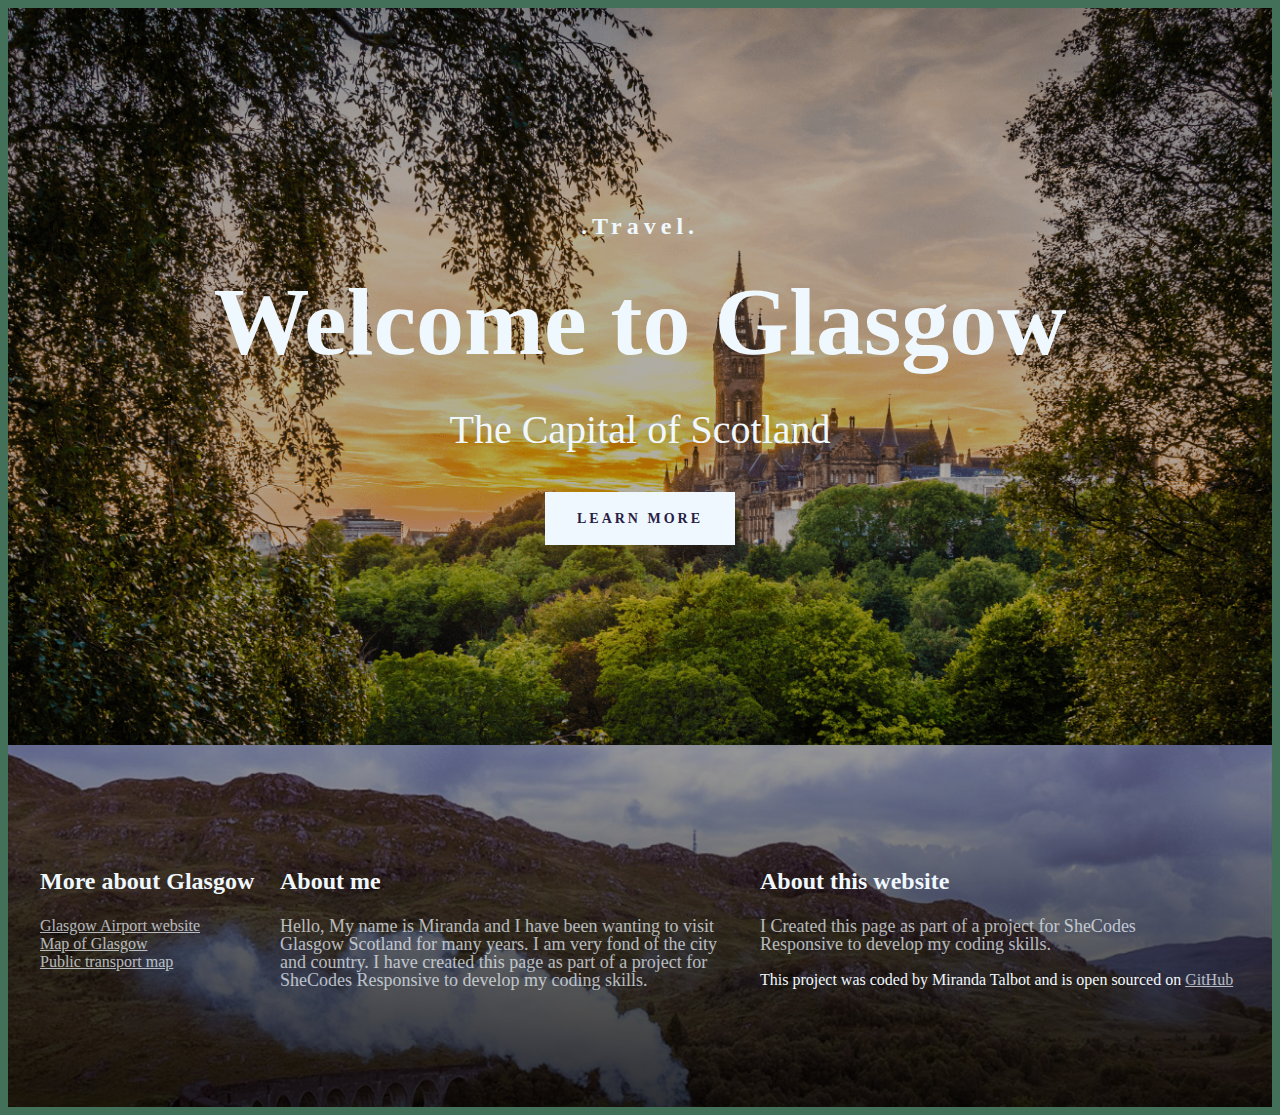
==== index.html @ c8530e1f "added footer" ====
<!DOCTYPE html>
<html lang="en">
  <head>
    <meta charset="UTF-8" />
    <meta name="viewport" content="width=device-width, initial-scale=1.0" />
    <link rel="preconnect" href="https://fonts.googleapis.com" />
    <link rel="preconnect" href="https://fonts.gstatic.com" crossorigin />
    <link
      href="https://fonts.googleapis.com/css2?family=Playfair+Display:wght@700&family=Poppins:ital,wght@1,200&family=Questrial&display=swap"
      rel="stylesheet"
    />
    <link rel="stylesheet" href="src/styles.css">
    <title>Hero</title>
  </head>
  <body>
    <div class="container">
    <header>
    <h3>.Travel.</h3>
    <h1>Welcome to Glasgow</h1>
    <h2>The Capital of Scotland</h2>
    <a href="#more">Learn More</a>
    </header>

    <footer>
      <section class="grid grid-3-columns-with-first-narrow">
      <div>
      <h3>More about Glasgow</h3>

      <ul>
        <li>
          <a href="https://www.klm.co.uk/search/open-dates?connections=GLA:A%3EGOT:A-GOT:A%3EGLA:A&pax=1:0:0:0:0:0:0:0&cabinClass=ECONOMY&activeConnection=0"
          target="_blank">
          Glasgow Airport website
        </a>
        </li>
        <li>
          <a href="https://goo.gl/maps/Xm5kfTwDYK5KHQ3d8">
          Map of Glasgow
        </a>
        </li>
        <li> <a href="https://city-sightseeing.com/en/92/glasgow?utm_medium=cpc&utm_source=bing&utm_campaign=bing-glasgow-en&utm_content=glasgow_city_english&utm_term=glasgow&msclkid=6d697f9d16981ae4cfdc1b032590fff3"
          target="_blank">
          Public transport map
        </a>
      </li>
      </ul>
      </div>
      <div>
        <h3>About me</h3>
        <p>
          Hello, My name is Miranda and I have been wanting to visit Glasgow Scotland for many years.
          I am very fond of the city and country.
          I have created this page as part of a project for SheCodes Responsive to develop my coding skills.
        </p>
      </div>
      <div>
        <h3>About this website</h3>
        <p>
          I Created this page as part of a project for SheCodes Responsive to develop my coding skills.
        </p>
            This project was coded by Miranda Talbot and is open sourced on
          <a href="https://github.com/Mysticfox456/travel-landing-page"
            target="_blank">GitHub</a>
        </div>
      </section>
    </footer>
  </div>
  </body>
</html>
---- src/styles.css ----
body {
  font-family: "questrial" sans-serif;
  background: #185035d1;
}

.container {
  max-width: 1400px;
  margin: auto;
}

.grid {
  display: grid;
  grid-template-columns: 1fr 2fr 2fr;
}

section {
  max-width: 1200px;
  margin: 0 auto;
}

header {
background-image: linear-gradient(rgba(0, 0, 0, 0.3), rgba(0,0,0,0.3)),
url("../images/Glasgow-uni-1.png");
background-repeat: no-repeat;
background-size: cover;
color: aliceblue;
text-align: center;
padding: 200px 0;
}

header h1 {
  font-weight: 700;
  font-size: 96px;
  line-height: 1;
  margin: 30px 0;
}
header h2{
  font-weight: 400;
  font-size: 40px;
  line-height: 1.5;
  margin: 0;
}
header h3 {
  font-weight: 900;
  font-size: 24px;
  line-height: 1.5;
  letter-spacing: 5px;
  margin: 0;
}
header a {
  font-weight: 700;
  font-size: 14px;
  line-height: 1.5;
  text-decoration: none;
  margin-top: 32px;
  text-align: center;
  letter-spacing: 3px;
  text-transform: uppercase;
  background-color: aliceblue;
  padding: 16px 32px;
  display: inline-block;
  color: #272044;
}
footer {
  color: aliceblue;
  background-image: linear-gradient(
    rgba(0, 0, 0, 0.4),
    rgba(0, 0, 0, 0.8)
  ),
   url("../images/train-glasgow-oban-scotland.jpg");

  background-repeat: no-repeat;
  background-size: cover;
  padding: 100px 0;
}
footer h3 {
  font-weight: 700;
  font-size: 24px;
  line-height: 1;
}
footer p {
  font-weight: 400;
  font-size: 18px;
  opacity: 0.7;
  margin-right: 20px;
  line-height: 1;
}
footer ul {
  padding: 0;
}
footer li {
  list-style: none;
  margin: 0;
  padding: 0;
}
footer a {
  color: aliceblue;
  opacity: 0.7;
}

@media (max-width: 960px) {
  header {
    padding: 60px 0;
  }
  header h1{
    font-size: 48px;
  }
  header h2 {
    font-size: 20px;
  }
  header h3 {
    font-size: 12px;
  }
  .grid {
    grid-template-columns: 1fr;
    grid-gap: 32px;
  }
  .grid-3-columns-with-first-narrow {
    grid-template-columns: 1fr 2fr 2fr;
  }
}
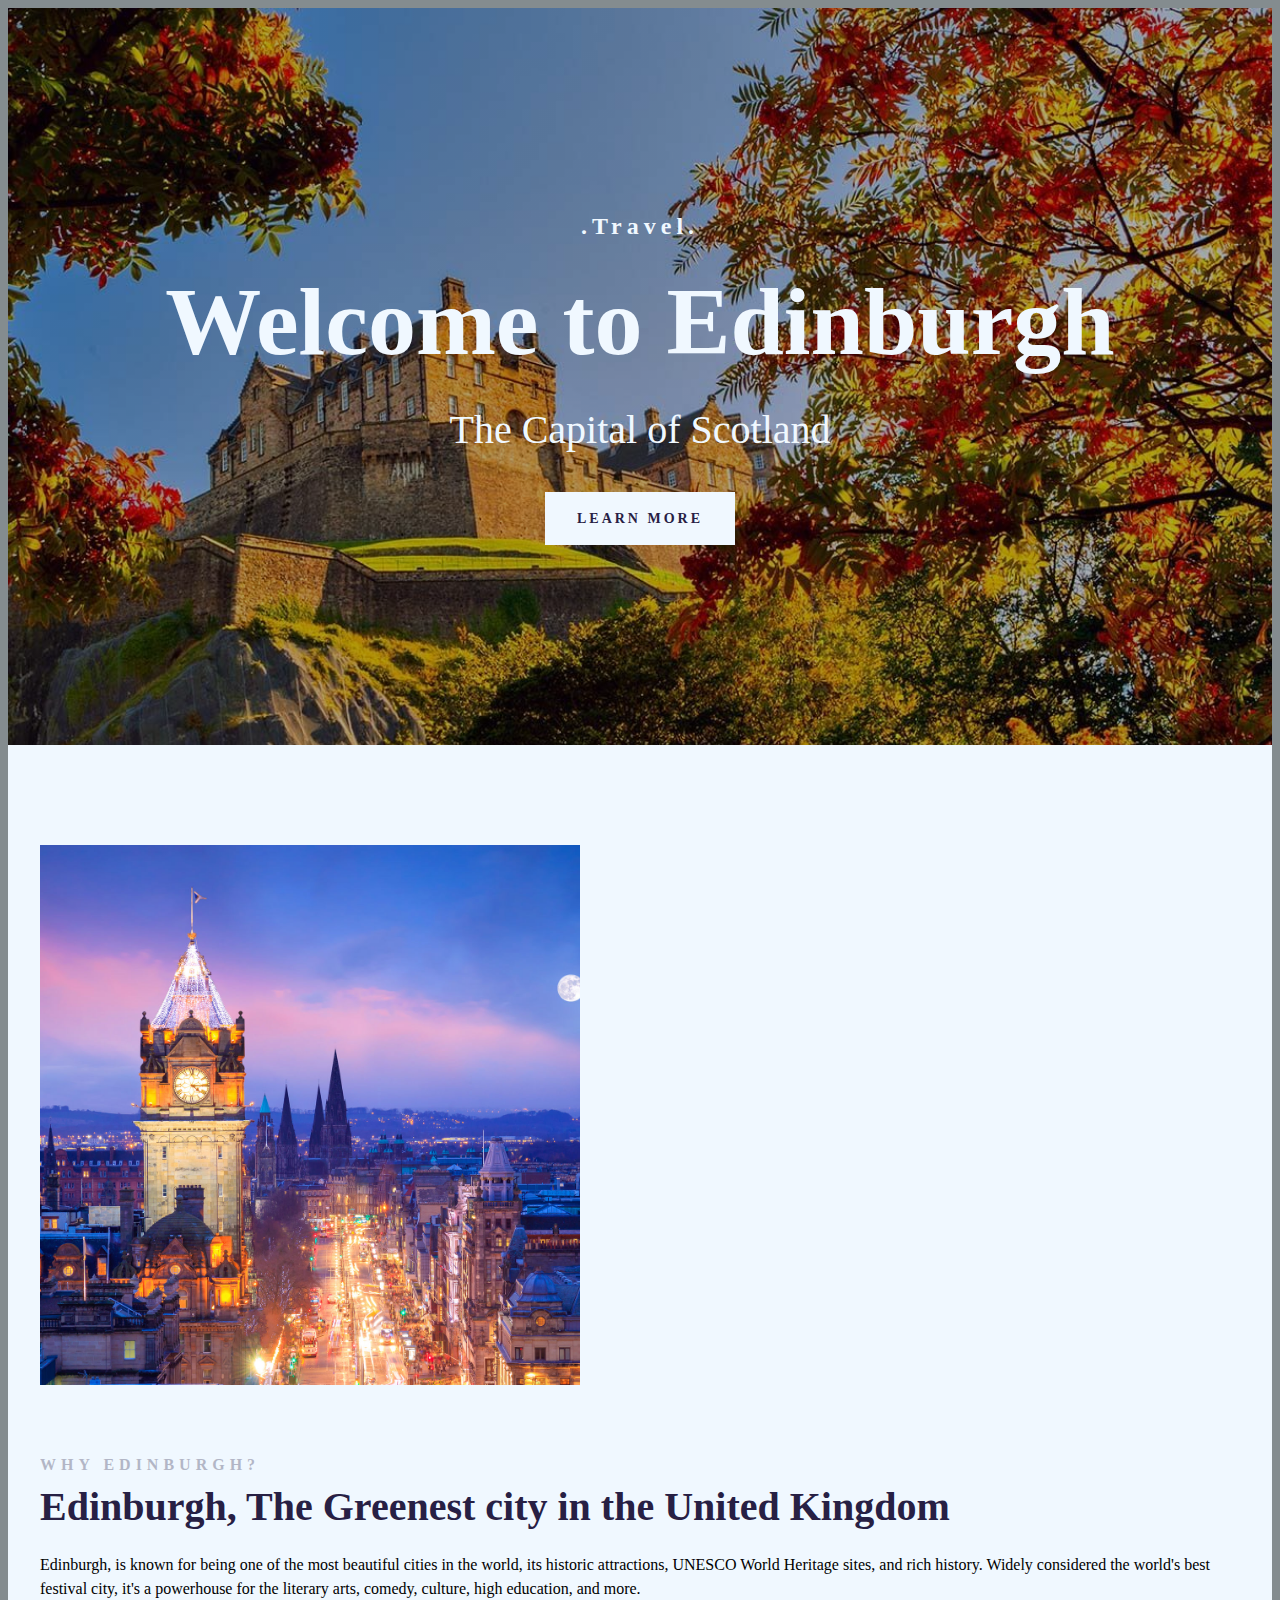
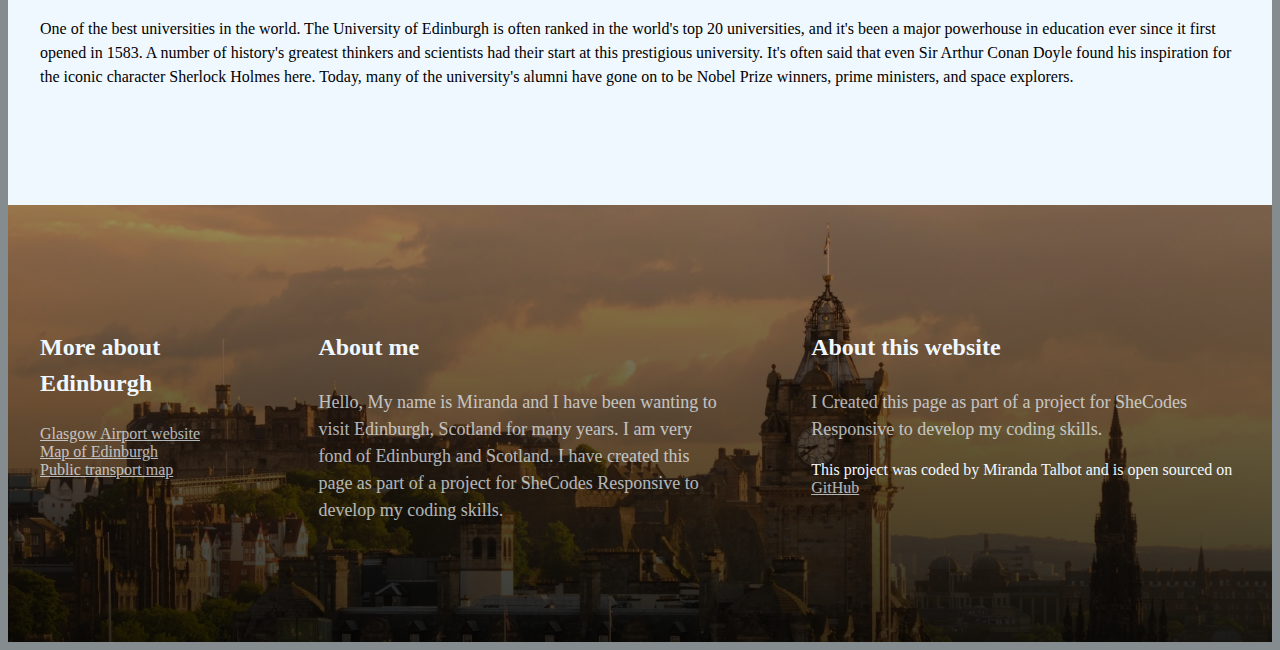
==== commit c33c0168: "added head" ====
--- a/index.html
+++ b/index.html
@@ -13,18 +13,40 @@
     <title>Hero</title>
   </head>
   <body>
-    <div class="container">
+  <div class="container">
     <header>
     <h3>.Travel.</h3>
-    <h1>Welcome to Glasgow</h1>
+    <h1>Welcome to  Edinburgh</h1>
     <h2>The Capital of Scotland</h2>
     <a href="#more">Learn More</a>
     </header>
-
+    <main>
+      <section class= "grid grid-2-columns"/>
+        <div>
+      <img
+      src="images/CITY-EDI-1.jpg"
+      alt="city"
+      class= "img-responsive"/>
+        </div>
+        <div>
+      <h2>Why Edinburgh?</h2>
+      <h3>Edinburgh, The Greenest city in the United Kingdom </h3>
+      <p>
+        Edinburgh, is known for being one of the most beautiful cities in the world, its historic attractions, UNESCO World Heritage sites, and rich history.
+        Widely considered the world's best festival city, it's a powerhouse for the literary arts, comedy, culture, high education, and more.
+      </p>
+      <p>
+        One of the best universities in the world. The University of Edinburgh is often ranked in the world's top 20 universities, and it's been a major powerhouse in education ever since it first opened in 1583.
+        A number of history's greatest thinkers and scientists had their start at this prestigious university. It's often said that even Sir Arthur Conan Doyle found his inspiration for the iconic character Sherlock Holmes here.
+        Today, many of the university's alumni have gone on to be Nobel Prize winners, prime ministers, and space explorers.
+      </p>
+      </div>
+    </section>
+    </main>
     <footer>
-      <section class="grid grid-3-columns-with-first-narrow">
+      <section class= "grid grid-3-columns-with-first-narrow">
       <div>
-      <h3>More about Glasgow</h3>
+      <h3>More about Edinburgh</h3>
 
       <ul>
         <li>
@@ -34,11 +56,11 @@
         </a>
         </li>
         <li>
-          <a href="https://goo.gl/maps/Xm5kfTwDYK5KHQ3d8">
-          Map of Glasgow
+          <a href="https://goo.gl/maps/C4u3BLTeiJKnxn3V6">
+          Map of Edinburgh
         </a>
         </li>
-        <li> <a href="https://city-sightseeing.com/en/92/glasgow?utm_medium=cpc&utm_source=bing&utm_campaign=bing-glasgow-en&utm_content=glasgow_city_english&utm_term=glasgow&msclkid=6d697f9d16981ae4cfdc1b032590fff3"
+        <li> <a href="https://city-sightseeing.com/en/91/edinburgh?utm_medium=cpc&utm_source=bing&utm_campaign=bing-edinburgh-en&utm_content=edinburgh_city_english&utm_term=edinburgh&msclkid=ad6b23ddfa491d8816474743bd292540"
           target="_blank">
           Public transport map
         </a>
@@ -48,8 +70,8 @@
       <div>
         <h3>About me</h3>
         <p>
-          Hello, My name is Miranda and I have been wanting to visit Glasgow Scotland for many years.
-          I am very fond of the city and country.
+          Hello, My name is Miranda and I have been wanting to visit Edinburgh, Scotland for many years.
+          I am very fond of Edinburgh and Scotland.
           I have created this page as part of a project for SheCodes Responsive to develop my coding skills.
         </p>
       </div>
@@ -61,9 +83,9 @@
             This project was coded by Miranda Talbot and is open sourced on
           <a href="https://github.com/Mysticfox456/travel-landing-page"
             target="_blank">GitHub</a>
-        </div>
+     </div>
       </section>
     </footer>
-  </div>
+    </div>
   </body>
 </html>
--- a/src/styles.css
+++ b/src/styles.css
@@ -1,6 +1,6 @@
 body {
   font-family: "questrial" sans-serif;
-  background: #185035d1;
+  background: #697376d1;
 }
 
 .container {
@@ -10,19 +10,33 @@
 
 .grid {
   display: grid;
+  grid-gap: 64px;
+}
+
+.grid-2-columns {
+  grid: 1fr 1fr;
+}
+
+.grid-3-columns-with-first-narrow {
   grid-template-columns: 1fr 2fr 2fr;
+}
+
+.img-responsive {
+  max-width: 45%;
 }
 
 section {
   max-width: 1200px;
   margin: 0 auto;
+  padding: 100px 0;
 }
 
 header {
 background-image: linear-gradient(rgba(0, 0, 0, 0.3), rgba(0,0,0,0.3)),
-url("../images/Glasgow-uni-1.png");
+url("../images/Best-things-to-do-in-Edinburgh-Scotland.jpg");
 background-repeat: no-repeat;
 background-size: cover;
+
 color: aliceblue;
 text-align: center;
 padding: 200px 0;
@@ -61,29 +75,56 @@
   display: inline-block;
   color: #272044;
 }
+
+main {
+  background-color: aliceblue;
+}
+main h2 {
+  font-weight: 700;
+  font-size: 16px;
+  line-height: 1.5;
+  letter-spacing: 5px;
+  color: #272044;
+  opacity: 0.3;
+  text-transform: uppercase;
+  margin: 0;
+}
+main h3 {
+  font-weight: 700;
+  font-size: 40px;
+  line-height: 1.5;
+  color: #272044;
+  margin: 0;
+}
+main p {
+  font-style: normal;
+  font-weight: 400;
+  font-size: 16px;
+  line-height: 1.5;
+}
+
 footer {
   color: aliceblue;
   background-image: linear-gradient(
     rgba(0, 0, 0, 0.4),
     rgba(0, 0, 0, 0.8)
   ),
-   url("../images/train-glasgow-oban-scotland.jpg");
+   url("../images/Edinburgh-skyline.jpg");
 
   background-repeat: no-repeat;
   background-size: cover;
-  padding: 100px 0;
 }
 footer h3 {
   font-weight: 700;
   font-size: 24px;
-  line-height: 1;
+  line-height: 1.5;
 }
 footer p {
   font-weight: 400;
   font-size: 18px;
   opacity: 0.7;
   margin-right: 20px;
-  line-height: 1;
+  line-height: 1.5;
 }
 footer ul {
   padding: 0;
@@ -115,7 +156,15 @@
     grid-template-columns: 1fr;
     grid-gap: 32px;
   }
-  .grid-3-columns-with-first-narrow {
-    grid-template-columns: 1fr 2fr 2fr;
-  }
+section {
+  padding: 30px;
 }
+.grid {
+  grid-template-columns: 1fr;
+  grid-gap: 32px;
+}
+section {
+  padding: 30pxs;
+}
+
+}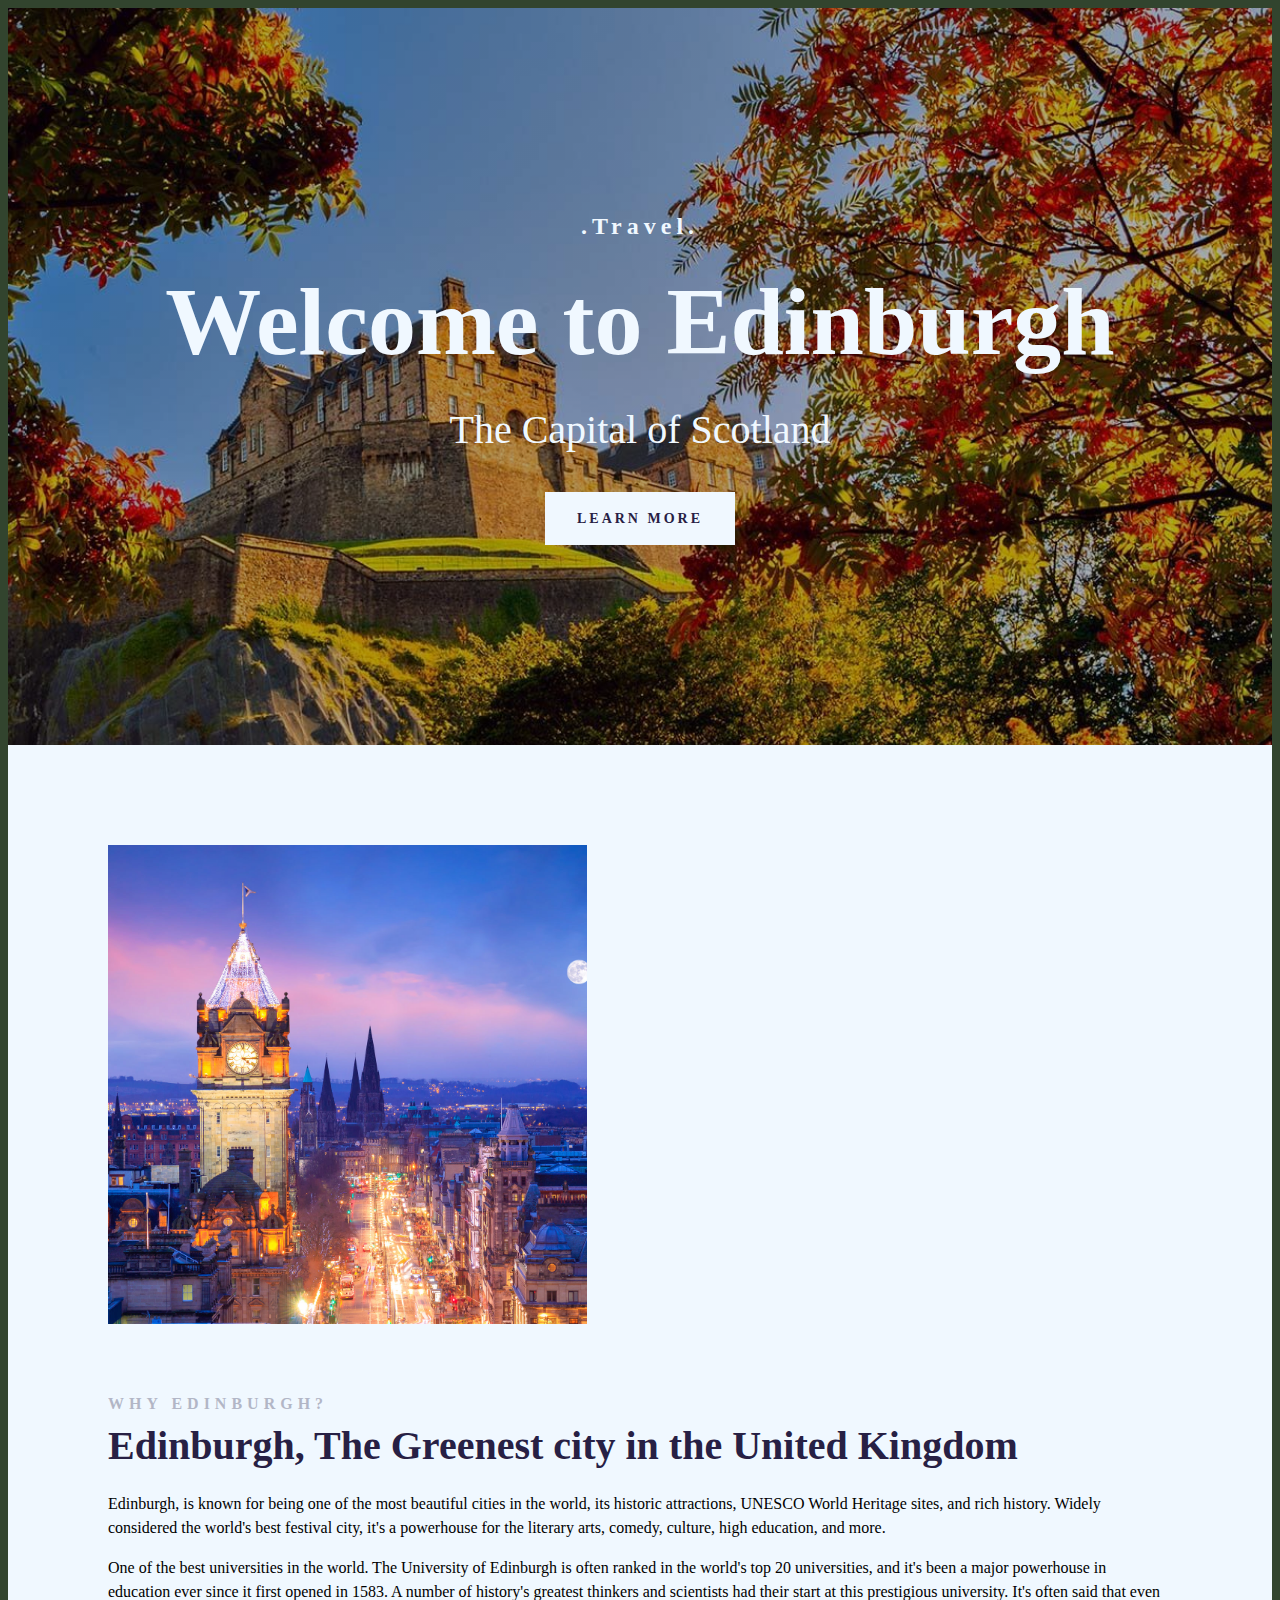
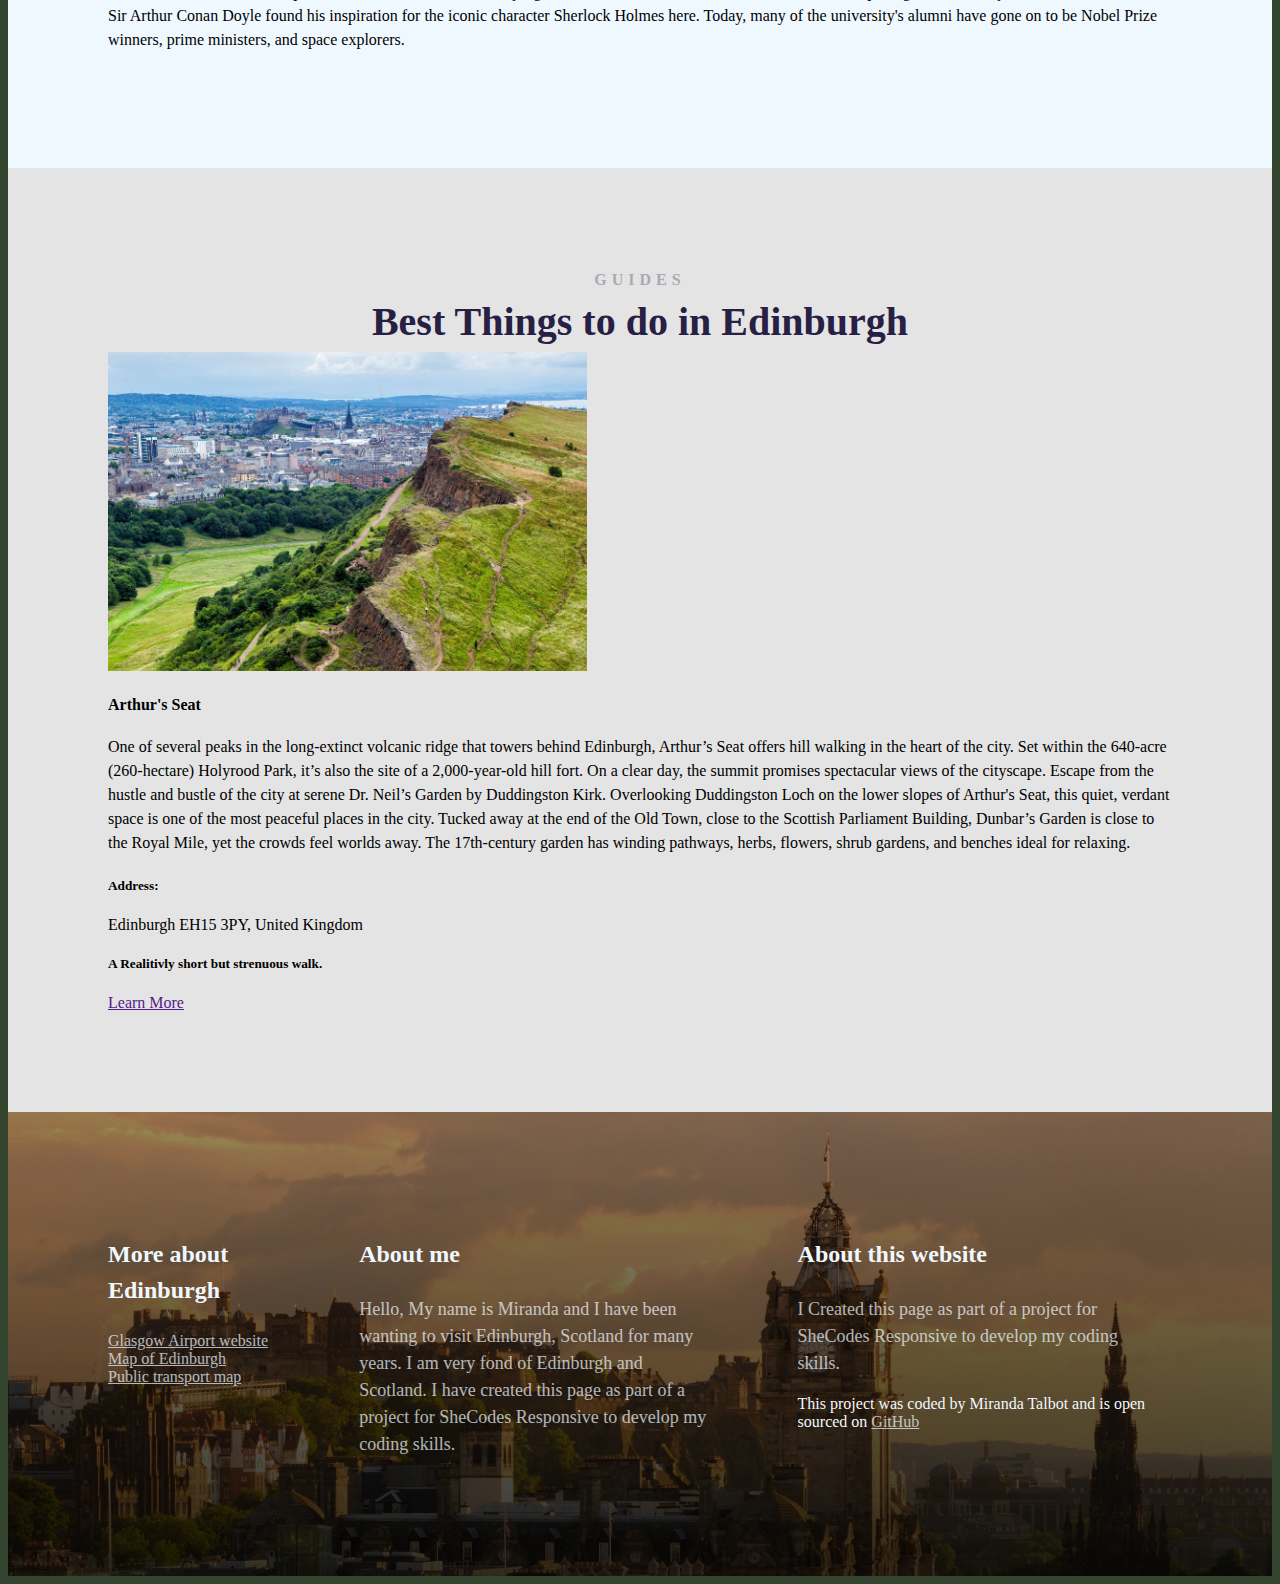
==== commit 3fb6a8e2: "added 1 card" ====
--- a/index.html
+++ b/index.html
@@ -21,12 +21,13 @@
     <a href="#more">Learn More</a>
     </header>
     <main>
-      <section class= "grid grid-2-columns"/>
+      <section class="grid grid-2-columns">
         <div>
       <img
       src="images/CITY-EDI-1.jpg"
       alt="city"
-      class= "img-responsive"/>
+      class= "img-responsive"
+      />
         </div>
         <div>
       <h2>Why Edinburgh?</h2>
@@ -42,12 +43,34 @@
       </p>
       </div>
     </section>
+    <section class="secondary">
+      <h2 class="text-center" >Guides</h2>
+      <h3 class="text-center" >Best Things to do in Edinburgh </h3>
+      <div class="grid grid-3-columns">
+        <div class="card">
+          <img src="images/Guide-card/Arthurs-Seat.jpg.optimal.jpg" alt="Arthur's-Seat" class="img-responsive">
+          <h4>Arthur's Seat</h4>
+          <p>One of several peaks in the long-extinct volcanic ridge that towers behind Edinburgh, Arthur’s Seat offers hill walking in the heart of the city.
+            Set within the 640-acre (260-hectare) Holyrood Park, it’s also the site of a 2,000-year-old hill fort.
+            On a clear day, the summit promises spectacular views of the cityscape.
+            Escape from the hustle and bustle of the city at serene Dr. Neil’s Garden by Duddingston Kirk.
+            Overlooking Duddingston Loch on the lower slopes of Arthur's Seat, this quiet, verdant space is one of the most peaceful places in the city.
+            Tucked away at the end of the Old Town, close to the Scottish Parliament Building, Dunbar’s Garden is close to the Royal Mile, yet the crowds feel worlds away.
+            The 17th-century garden has winding pathways, herbs, flowers, shrub gardens, and benches ideal for relaxing.
+          </p>
+          <h5>Address:</h5>
+          Edinburgh EH15 3PY, United Kingdom
+          <h5>A Realitivly short but strenuous walk.</h5>
+          <a href="" class="btn">Learn More</a>
+        </div>
+
+      </div>
+    </section>
     </main>
     <footer>
       <section class= "grid grid-3-columns-with-first-narrow">
       <div>
       <h3>More about Edinburgh</h3>
-
       <ul>
         <li>
           <a href="https://www.klm.co.uk/search/open-dates?connections=GLA:A%3EGOT:A-GOT:A%3EGLA:A&pax=1:0:0:0:0:0:0:0&cabinClass=ECONOMY&activeConnection=0"
--- a/src/styles.css
+++ b/src/styles.css
@@ -1,6 +1,6 @@
 body {
   font-family: "questrial" sans-serif;
-  background: #697376d1;
+  background: #32442e;
 }
 
 .container {
@@ -25,10 +25,18 @@
   max-width: 45%;
 }
 
+.text-center {
+  text-align: center;
+}
+
 section {
-  max-width: 1200px;
+  max-width: 100%;
   margin: 0 auto;
-  padding: 100px 0;
+  padding: 100px;
+}
+
+section.secondary {
+  background-color:#e4e4e4;
 }
 
 header {
@@ -70,14 +78,14 @@
   text-align: center;
   letter-spacing: 3px;
   text-transform: uppercase;
-  background-color: aliceblue;
+  background-color: #f0f8ff;
   padding: 16px 32px;
   display: inline-block;
   color: #272044;
 }
 
 main {
-  background-color: aliceblue;
+  background-color: #f0f8ff;
 }
 main h2 {
   font-weight: 700;
@@ -95,6 +103,7 @@
   line-height: 1.5;
   color: #272044;
   margin: 0;
+
 }
 main p {
   font-style: normal;
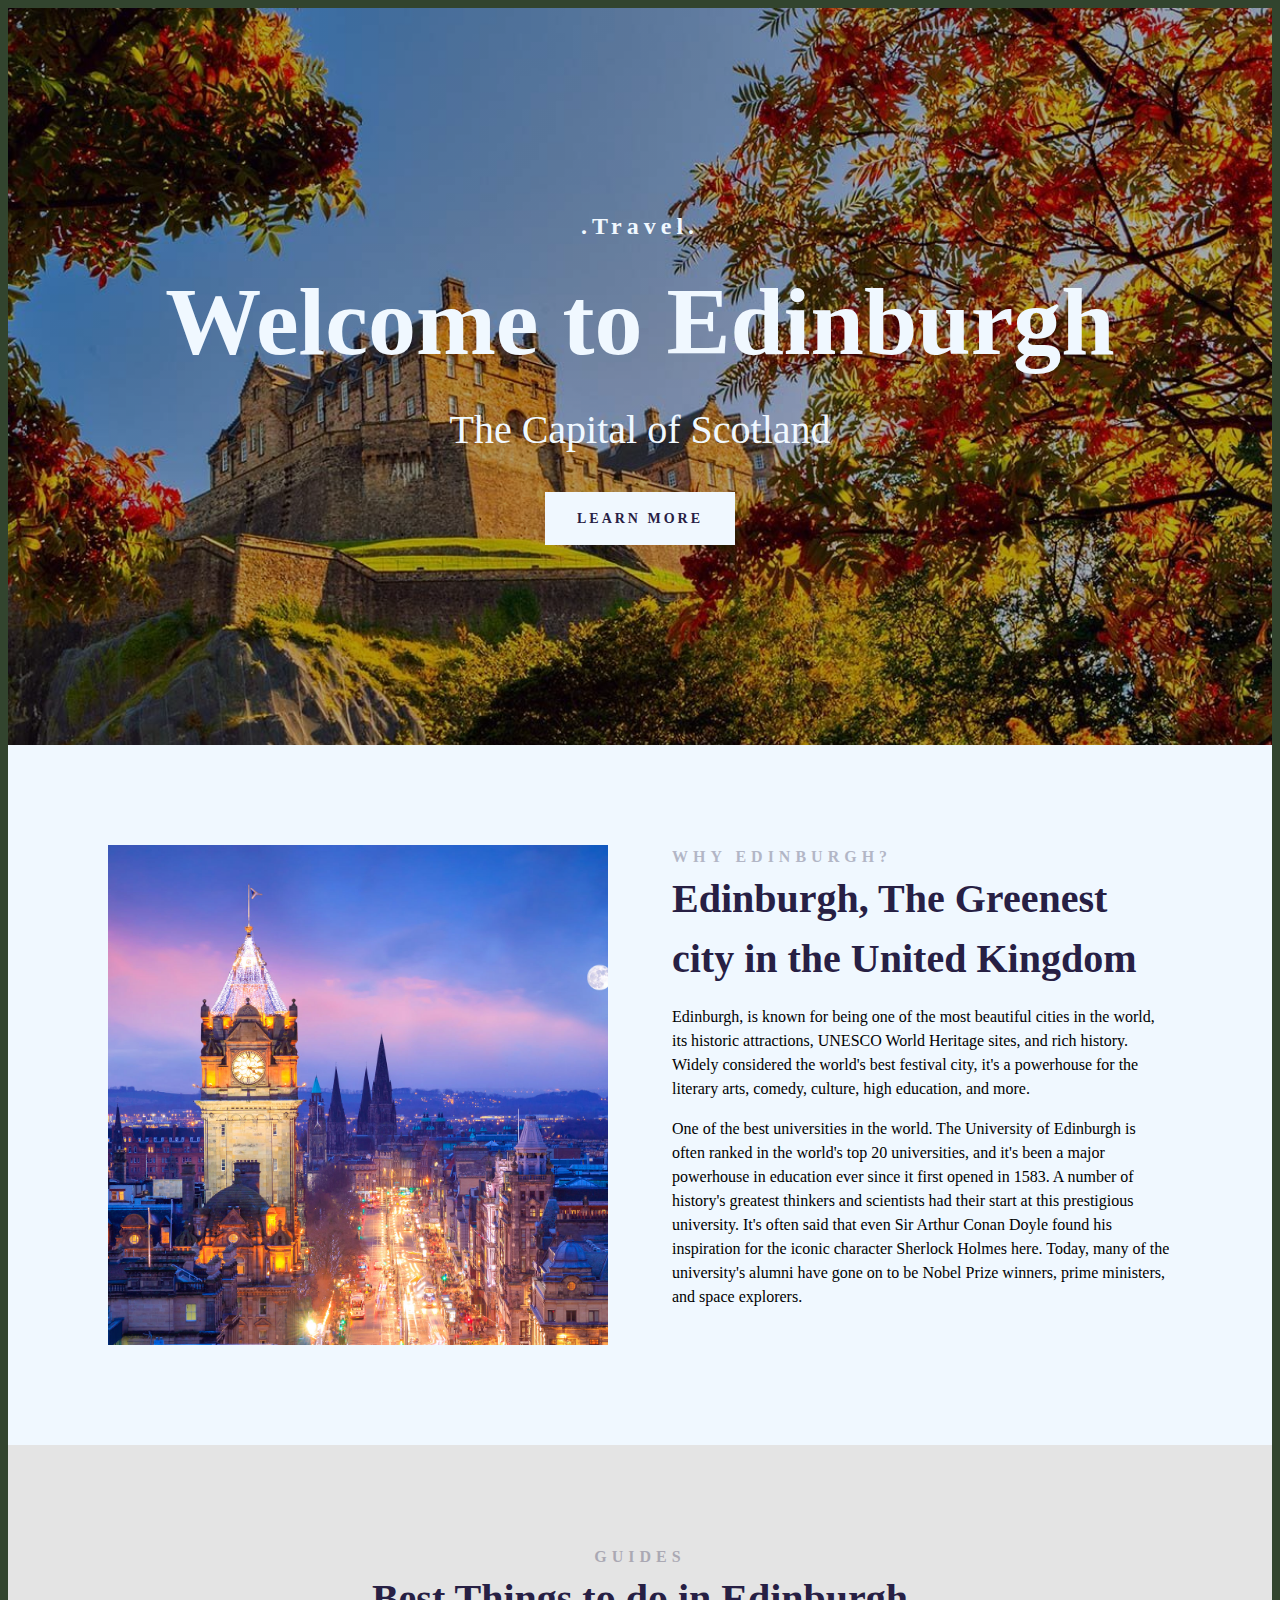
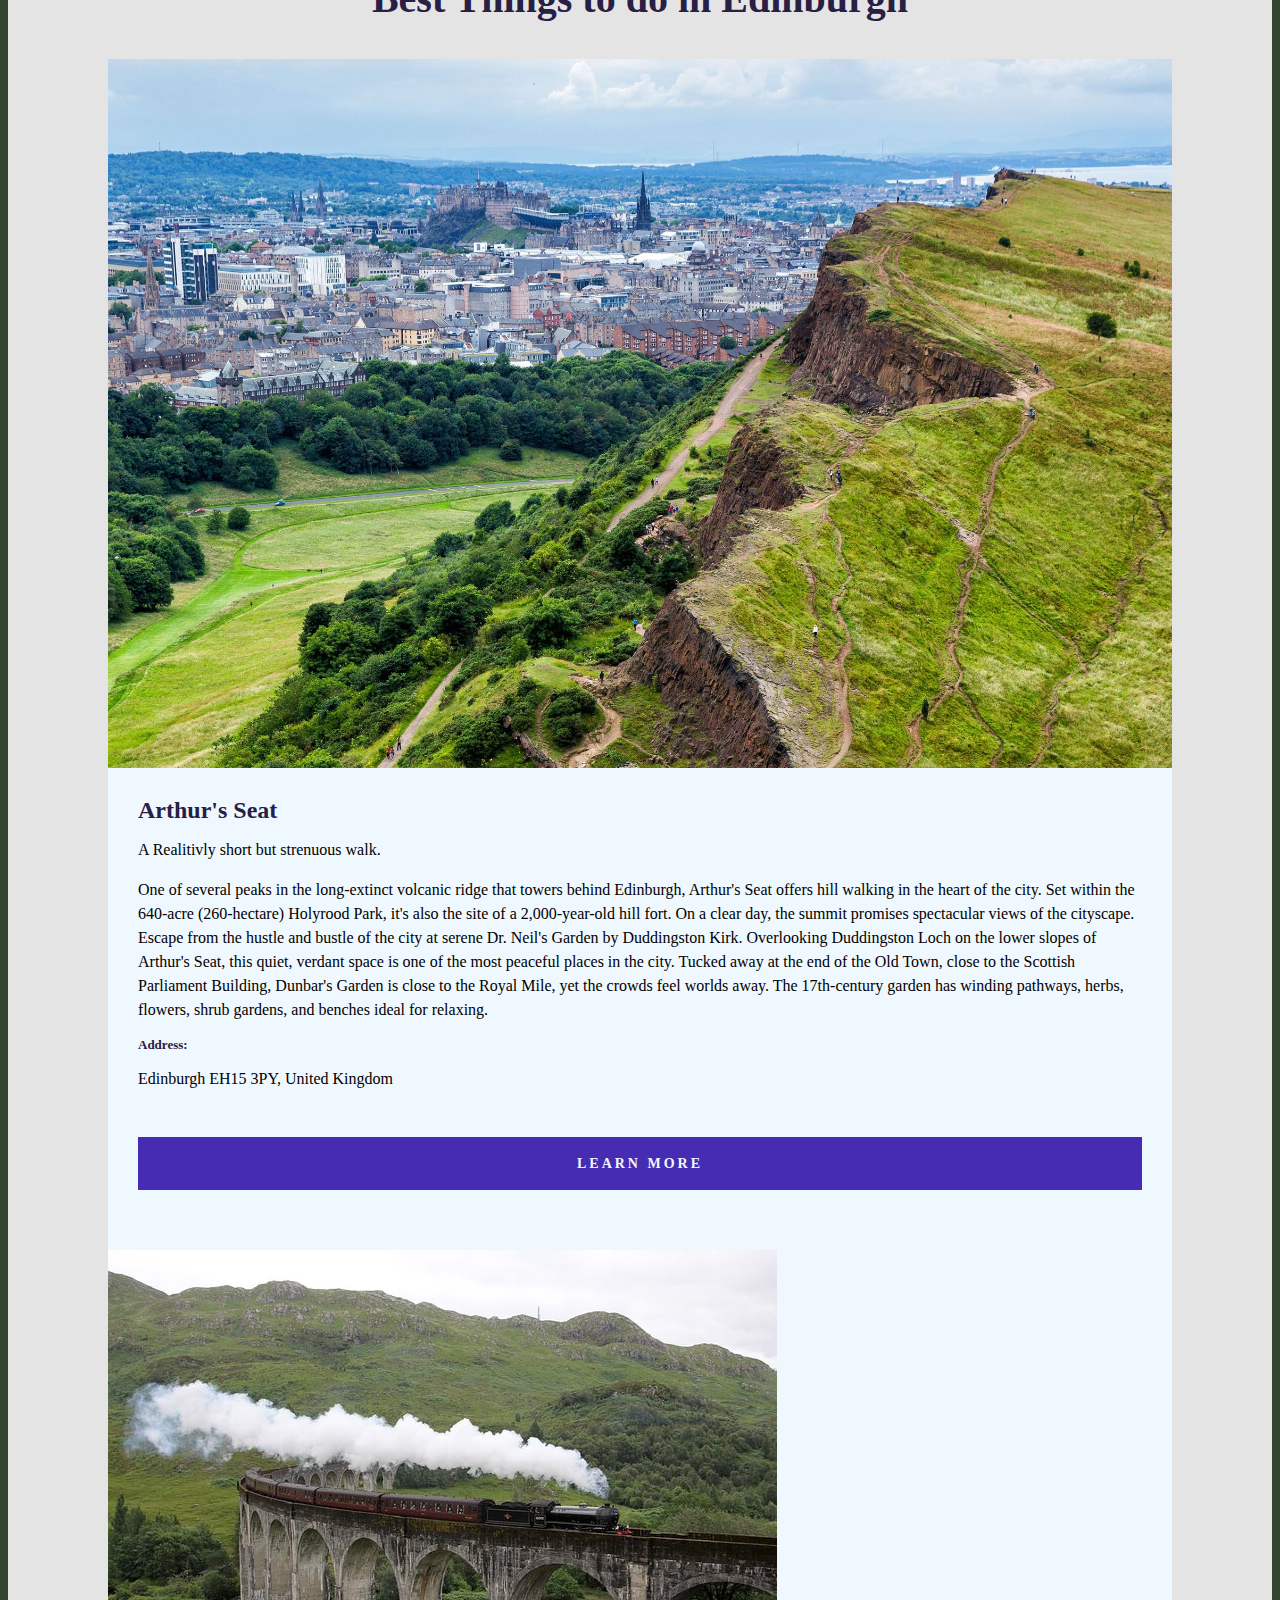
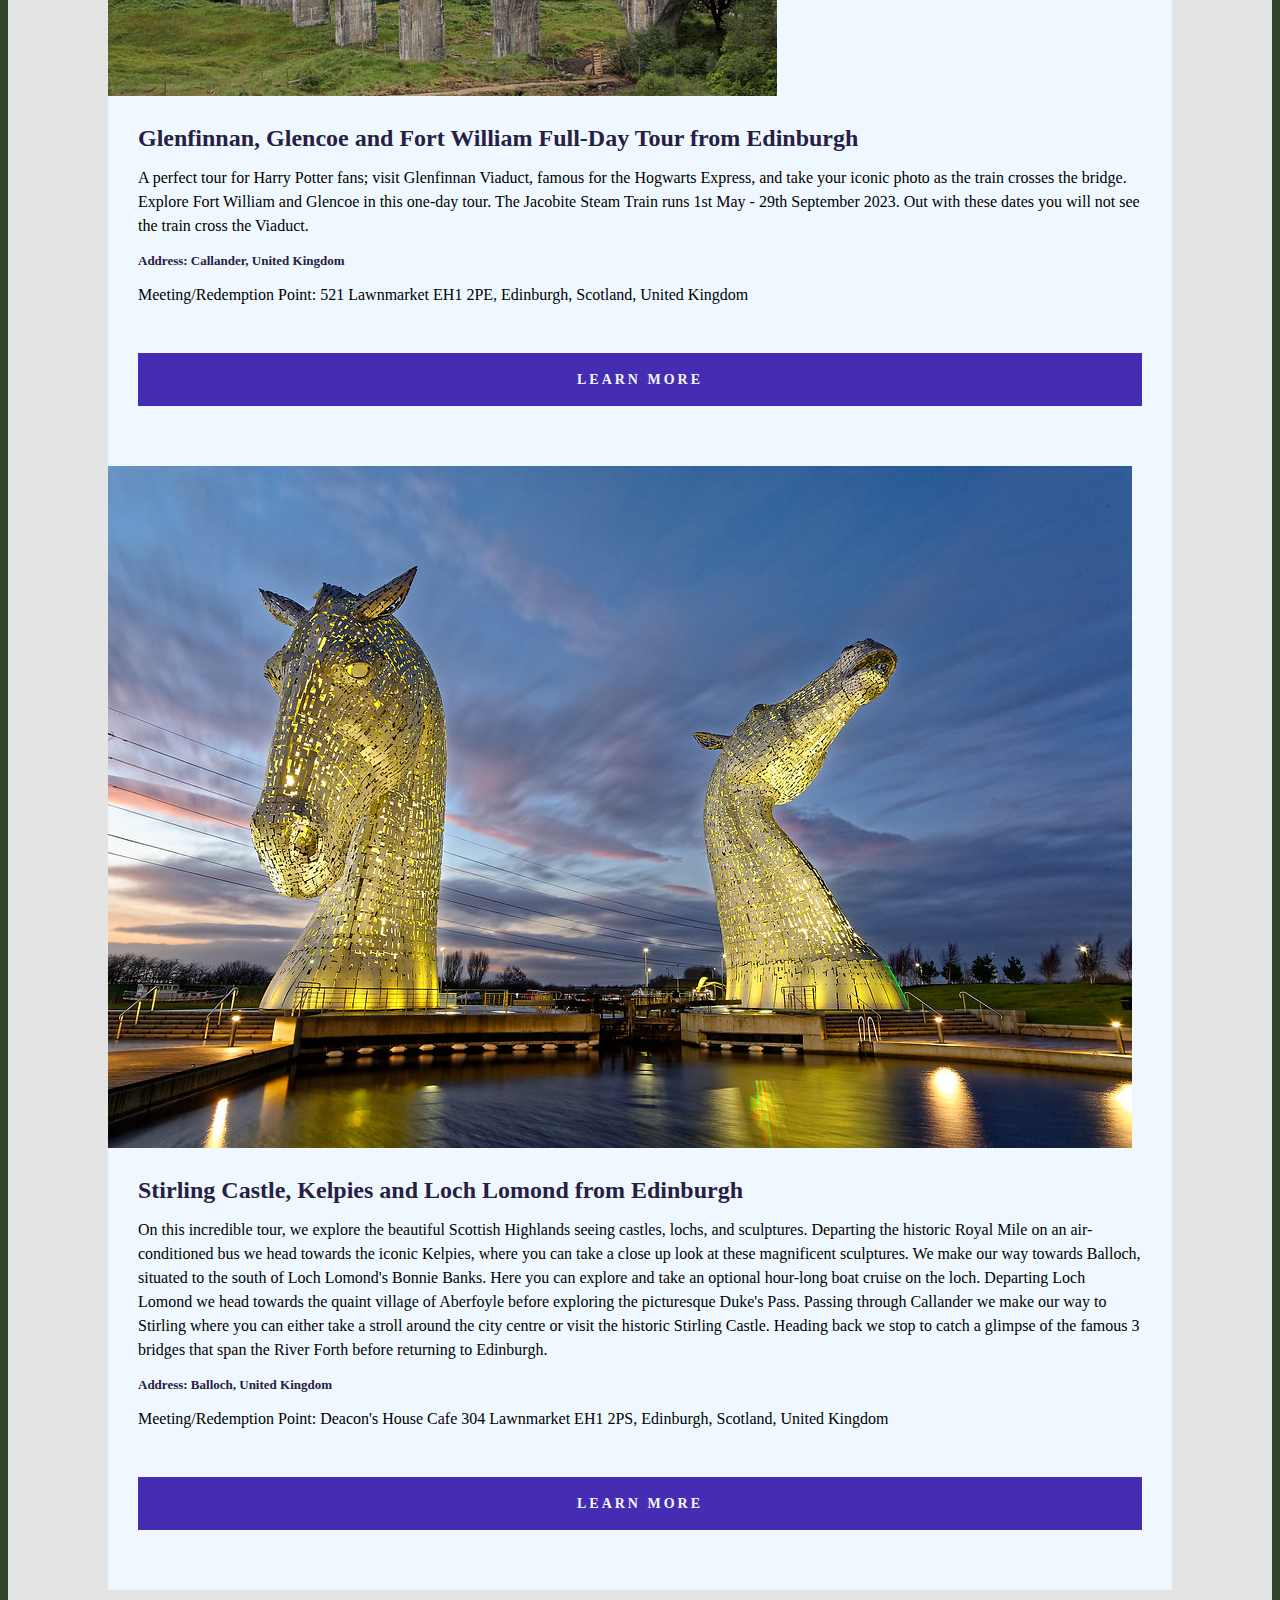
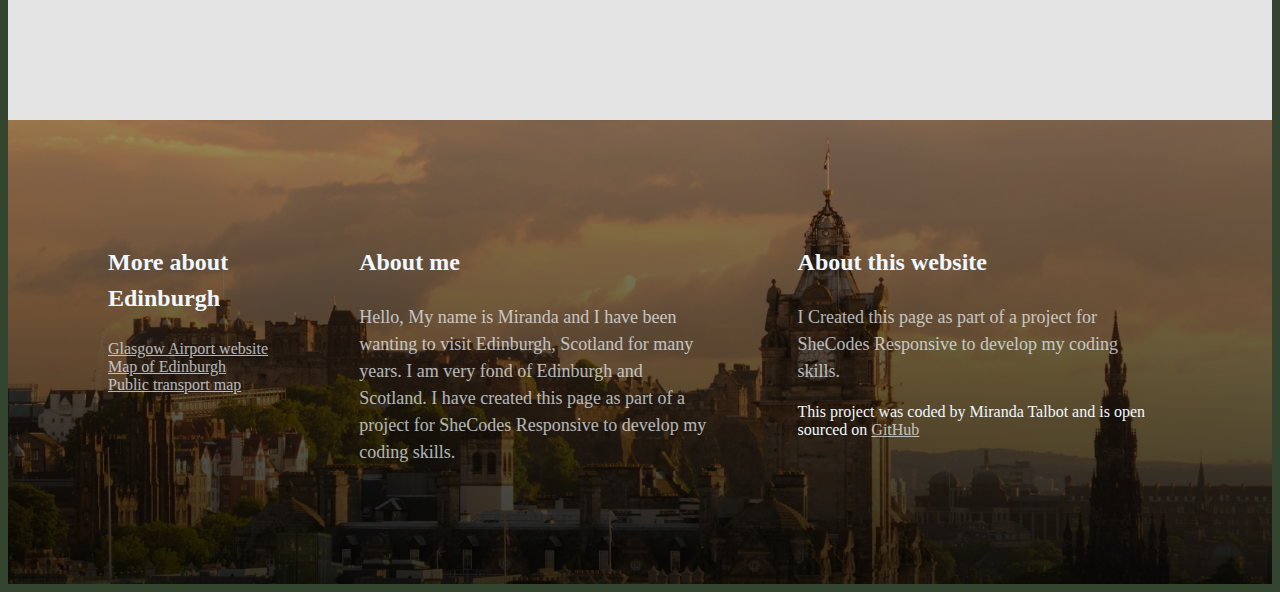
==== commit 674f6df8: "added cards to page" ====
--- a/index.html
+++ b/index.html
@@ -46,24 +46,103 @@
     <section class="secondary">
       <h2 class="text-center" >Guides</h2>
       <h3 class="text-center" >Best Things to do in Edinburgh </h3>
-      <div class="grid grid-3-columns">
+      <div class="grid grid--columns">
         <div class="card">
-          <img src="images/Guide-card/Arthurs-Seat.jpg.optimal.jpg" alt="Arthur's-Seat" class="img-responsive">
-          <h4>Arthur's Seat</h4>
-          <p>One of several peaks in the long-extinct volcanic ridge that towers behind Edinburgh, Arthur’s Seat offers hill walking in the heart of the city.
-            Set within the 640-acre (260-hectare) Holyrood Park, it’s also the site of a 2,000-year-old hill fort.
+          <div class="card-header">
+            <img
+              src="images/Guide-card/Arthurs-Seat.jpg.optimal.jpg"
+              alt=""
+              class="img-responsive"
+            />
+          </div>
+          <div class="card-body">
+            <h4>Arthur's Seat</h4>
+            <p>A Realitivly short but strenuous walk.</h5>
+            <p>One of several peaks in the long-extinct volcanic ridge that towers behind Edinburgh, Arthur's Seat offers hill walking in the heart of the city.
+            Set within the 640-acre (260-hectare) Holyrood Park, it's also the site of a 2,000-year-old hill fort.
             On a clear day, the summit promises spectacular views of the cityscape.
-            Escape from the hustle and bustle of the city at serene Dr. Neil’s Garden by Duddingston Kirk.
+            Escape from the hustle and bustle of the city at serene Dr. Neil's Garden by Duddingston Kirk.
             Overlooking Duddingston Loch on the lower slopes of Arthur's Seat, this quiet, verdant space is one of the most peaceful places in the city.
-            Tucked away at the end of the Old Town, close to the Scottish Parliament Building, Dunbar’s Garden is close to the Royal Mile, yet the crowds feel worlds away.
+            Tucked away at the end of the Old Town, close to the Scottish Parliament Building, Dunbar's Garden is close to the Royal Mile, yet the crowds feel worlds away.
             The 17th-century garden has winding pathways, herbs, flowers, shrub gardens, and benches ideal for relaxing.
-          </p>
-          <h5>Address:</h5>
-          Edinburgh EH15 3PY, United Kingdom
-          <h5>A Realitivly short but strenuous walk.</h5>
-          <a href="" class="btn">Learn More</a>
+            </p>
+            <h5>Address:</h5>
+            <p>Edinburgh EH15 3PY, United Kingdom</p>
+            </p>
+          </div>
+          <div class="card-footer">
+            <a
+              href="https://goo.gl/maps/rN8KZ1EjAdsLuoHZ7"
+              class="btn"
+              target="_blank"
+            >
+              Learn more
+            </a>
+          </div>
+          <div class="card">
+            <div class="card-header">
+              <img
+                src="images/Guide-card/jacobite-steam-teain-(hogwarts train).jpg"
+                alt=""
+                class="img-responsive"
+              />
+            </div>
+            <div class="card-body">
+              <h4>Glenfinnan, Glencoe and Fort William Full-Day Tour from Edinburgh</h4>
+              <p>A perfect tour for Harry Potter fans; visit Glenfinnan Viaduct, famous for the Hogwarts Express, and take your iconic photo as the train crosses the bridge.
+                Explore Fort William and Glencoe in this one-day tour.
+                The Jacobite Steam Train runs 1st May - 29th September 2023.
+                Out with these dates you will not see the train cross the Viaduct.</p>
+              <h5>Address: Callander, United Kingdom</h5>
+              <p>Meeting/Redemption Point:
+                521 Lawnmarket
+                EH1 2PE, Edinburgh, Scotland, United Kingdom
+              </p>
+            </div>
+            <div class="card-footer">
+              <a
+                href="https://www.expedia.ca/things-to-do/glenfinnan-glencoe-and-mallaig-full-day-tour-from-edinburgh.a4483421.activity-details?&rid=6069845&location=Edinburgh+%28and+vicinity%29%2C+Scotland%2C+United+Kingdom&startDate=2023-07-01&endDate=2023-07-15&sort=RECOMMENDED&swp=on"
+                class="btn"
+                target="_blank"
+              >
+                Learn more
+              </a>
+            </div>
+          </div>
+          <div class="card">
+            <div class="card-header">
+              <img
+                src="images/Guide-card/24279604637_c116f89c14_b.jpg"
+                alt="kepies"
+                class="img-responsive"
+              />
+            </div>
+            <div class="card-body">
+              <h4>Stirling Castle, Kelpies and Loch Lomond from Edinburgh</h4>
+              <p>On this incredible tour, we explore the beautiful Scottish Highlands seeing castles, lochs, and sculptures.
+                Departing the historic Royal Mile on an air-conditioned bus we head towards the iconic Kelpies, where you can take a close up look at these magnificent sculptures.
+                We make our way towards Balloch, situated to the south of Loch Lomond's Bonnie Banks. Here you can explore and take an optional hour-long boat cruise on the loch.
+                Departing Loch Lomond we head towards the quaint village of Aberfoyle before exploring the picturesque Duke's Pass.
+                Passing through Callander we make our way to Stirling where you can either take a stroll around the city centre or visit the historic Stirling Castle.
+                Heading back we stop to catch a glimpse of the famous 3 bridges that span the River Forth before returning to Edinburgh.
+              </p>
+              <h5>Address: Balloch, United Kingdom</h5>
+              <p>
+                Meeting/Redemption Point:
+                Deacon's House Cafe
+                304 Lawnmarket
+                EH1 2PS, Edinburgh, Scotland, United Kingdom</p>
+            </div>
+            <div class="card-footer">
+              <a
+                href="https://www.expedia.ca/things-to-do/stirling-castle-whisky-and-scenic-scotland-from-edinburgh.a44710222.activity-details?endDate=2023-07-15&filter.categories=ToursDayTrips%7CDayTrips%7CToursDayTrips&filter.reviewScore=GT4_5&location=Edinburgh%20%28and%20vicinity%29%2C%20Scotland%2C%20United%20Kingdom&rid=6069845&sort=RECOMMENDED&startDate=2023-07-01&swp=on"
+                class="btn"
+                target="_blank"
+              >
+                Learn more
+              </a>
+          </div>
         </div>
-
       </div>
     </section>
     </main>
--- a/src/styles.css
+++ b/src/styles.css
@@ -2,10 +2,13 @@
   font-family: "questrial" sans-serif;
   background: #32442e;
 }
-
 .container {
   max-width: 1400px;
-  margin: auto;
+  margin: 0 auto;
+}
+
+.text-center {
+  text-align: center;
 }
 
 .grid {
@@ -13,43 +16,36 @@
   grid-gap: 64px;
 }
 
+.img-responsive {
+  max-width: 100%;
+  display: block;
+}
 .grid-2-columns {
-  grid: 1fr 1fr;
-}
-
+  grid-template-columns: 1fr 1fr;
+}
+.grid-3-columns {
+  grid-template-columns: 1fr 1fr 1fr;
+}
 .grid-3-columns-with-first-narrow {
   grid-template-columns: 1fr 2fr 2fr;
 }
-
-.img-responsive {
-  max-width: 45%;
-}
-
-.text-center {
-  text-align: center;
-}
-
 section {
   max-width: 100%;
   margin: 0 auto;
   padding: 100px;
 }
-
 section.secondary {
   background-color:#e4e4e4;
 }
-
 header {
 background-image: linear-gradient(rgba(0, 0, 0, 0.3), rgba(0,0,0,0.3)),
 url("../images/Best-things-to-do-in-Edinburgh-Scotland.jpg");
 background-repeat: no-repeat;
 background-size: cover;
-
 color: aliceblue;
 text-align: center;
 padding: 200px 0;
 }
-
 header h1 {
   font-weight: 700;
   font-size: 96px;
@@ -83,7 +79,6 @@
   display: inline-block;
   color: #272044;
 }
-
 main {
   background-color: #f0f8ff;
 }
@@ -105,6 +100,22 @@
   margin: 0;
 
 }
+main h4 {
+  font-weight: 700;
+  font-size: 24px;
+  line-height: 1;
+  color: #272044;
+  margin: 0;
+}
+
+main h5 {
+  font-weight: 700;
+  font-size: 13px;
+  margin: 0;
+  line-height: 1;
+  color: #272044;
+}
+
 main p {
   font-style: normal;
   font-weight: 400;
@@ -147,33 +158,56 @@
   color: aliceblue;
   opacity: 0.7;
 }
+.card {
+  background: aliceblue;
+  margin: 30px 0;
+}
+
+.card-body {
+  padding: 30px;
+}
+
+.card-footer {
+  padding: 0 30px 30px;
+}
+
+.btn {
+  display: block;
+  color: aliceblue;
+  font-weight: 700;
+  font-size: 14px;
+  line-height: 21px;
+  text-align: center;
+  letter-spacing: 3px;
+  text-transform: uppercase;
+  padding: 16px;
+  background-color: #462cb3;
+  text-decoration: none;
+}
 
 @media (max-width: 960px) {
   header {
     padding: 60px 0;
   }
-  header h1{
+
+  header h1 {
     font-size: 48px;
   }
+
   header h2 {
     font-size: 20px;
   }
+
   header h3 {
     font-size: 12px;
   }
+
   .grid {
     grid-template-columns: 1fr;
     grid-gap: 32px;
   }
-section {
-  padding: 30px;
-}
-.grid {
-  grid-template-columns: 1fr;
-  grid-gap: 32px;
-}
-section {
-  padding: 30pxs;
-}
-
+
+  section {
+    padding: 30px;
+  }
 }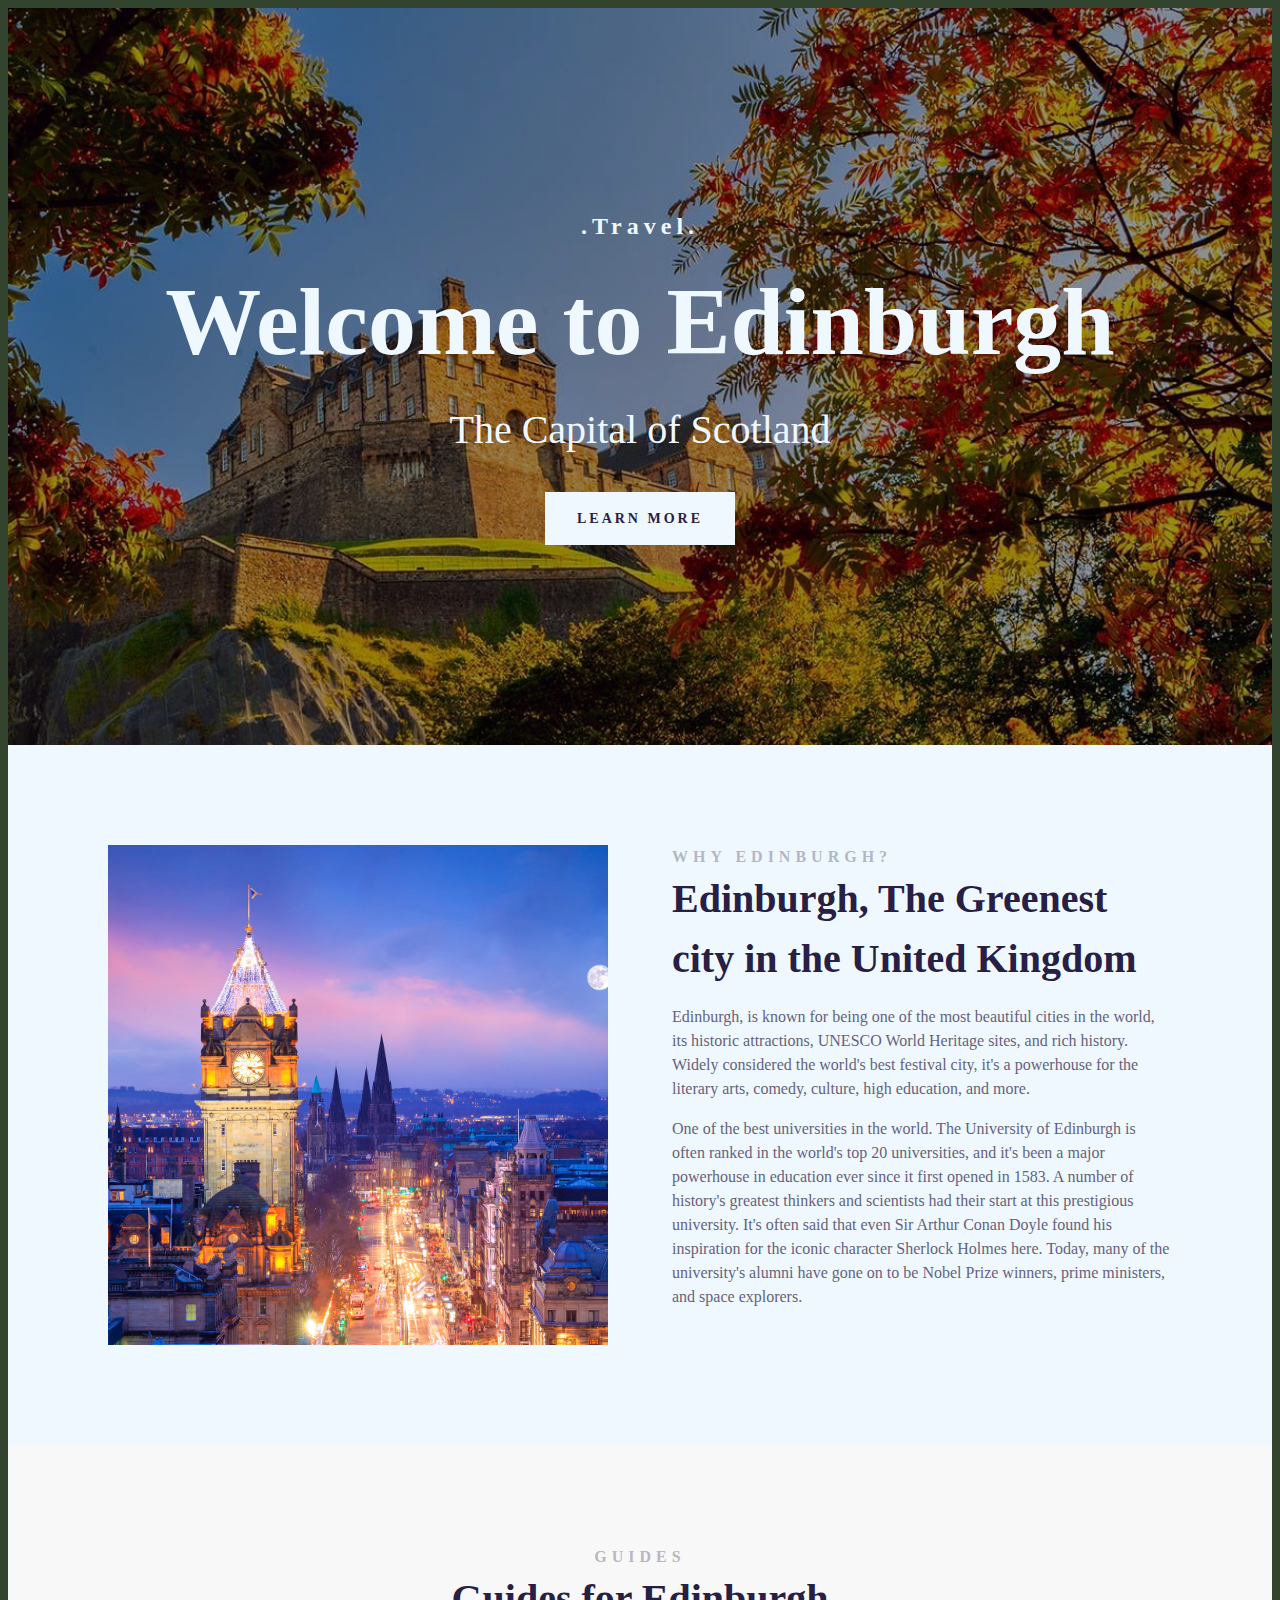
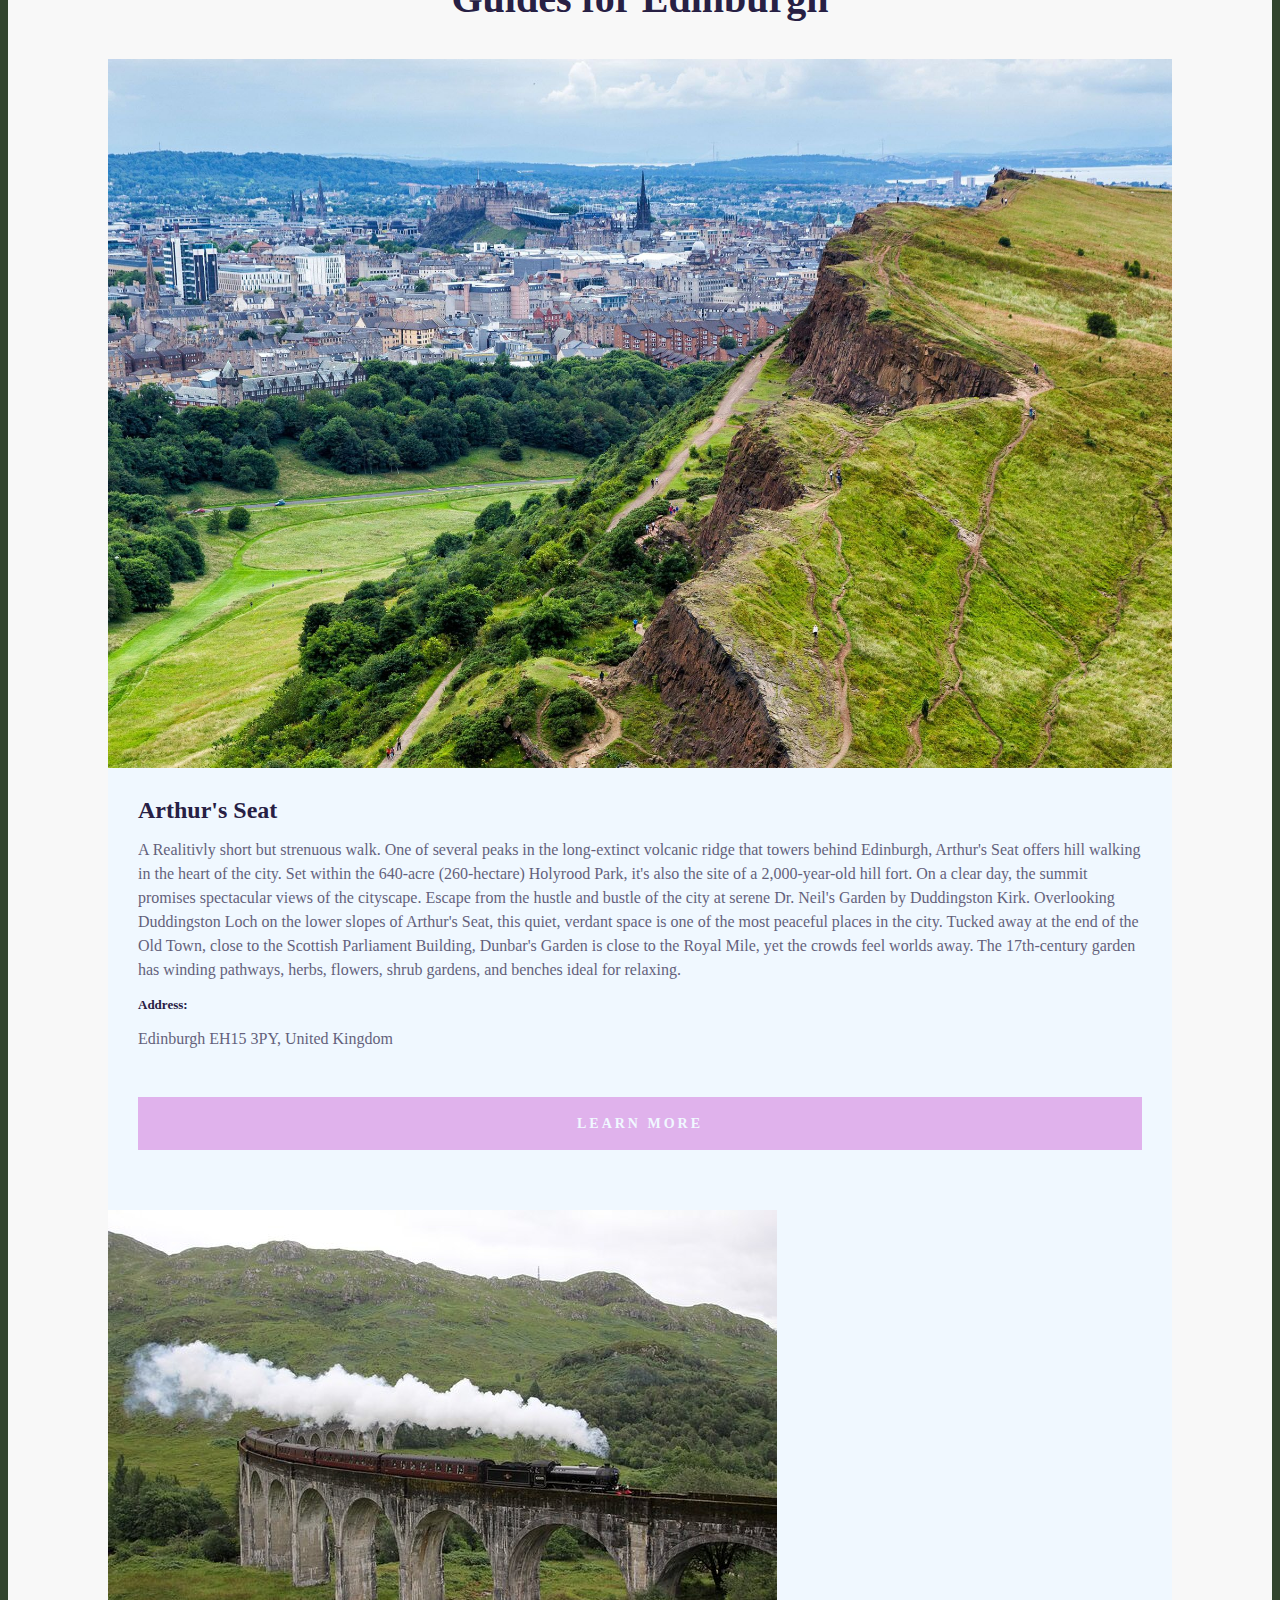
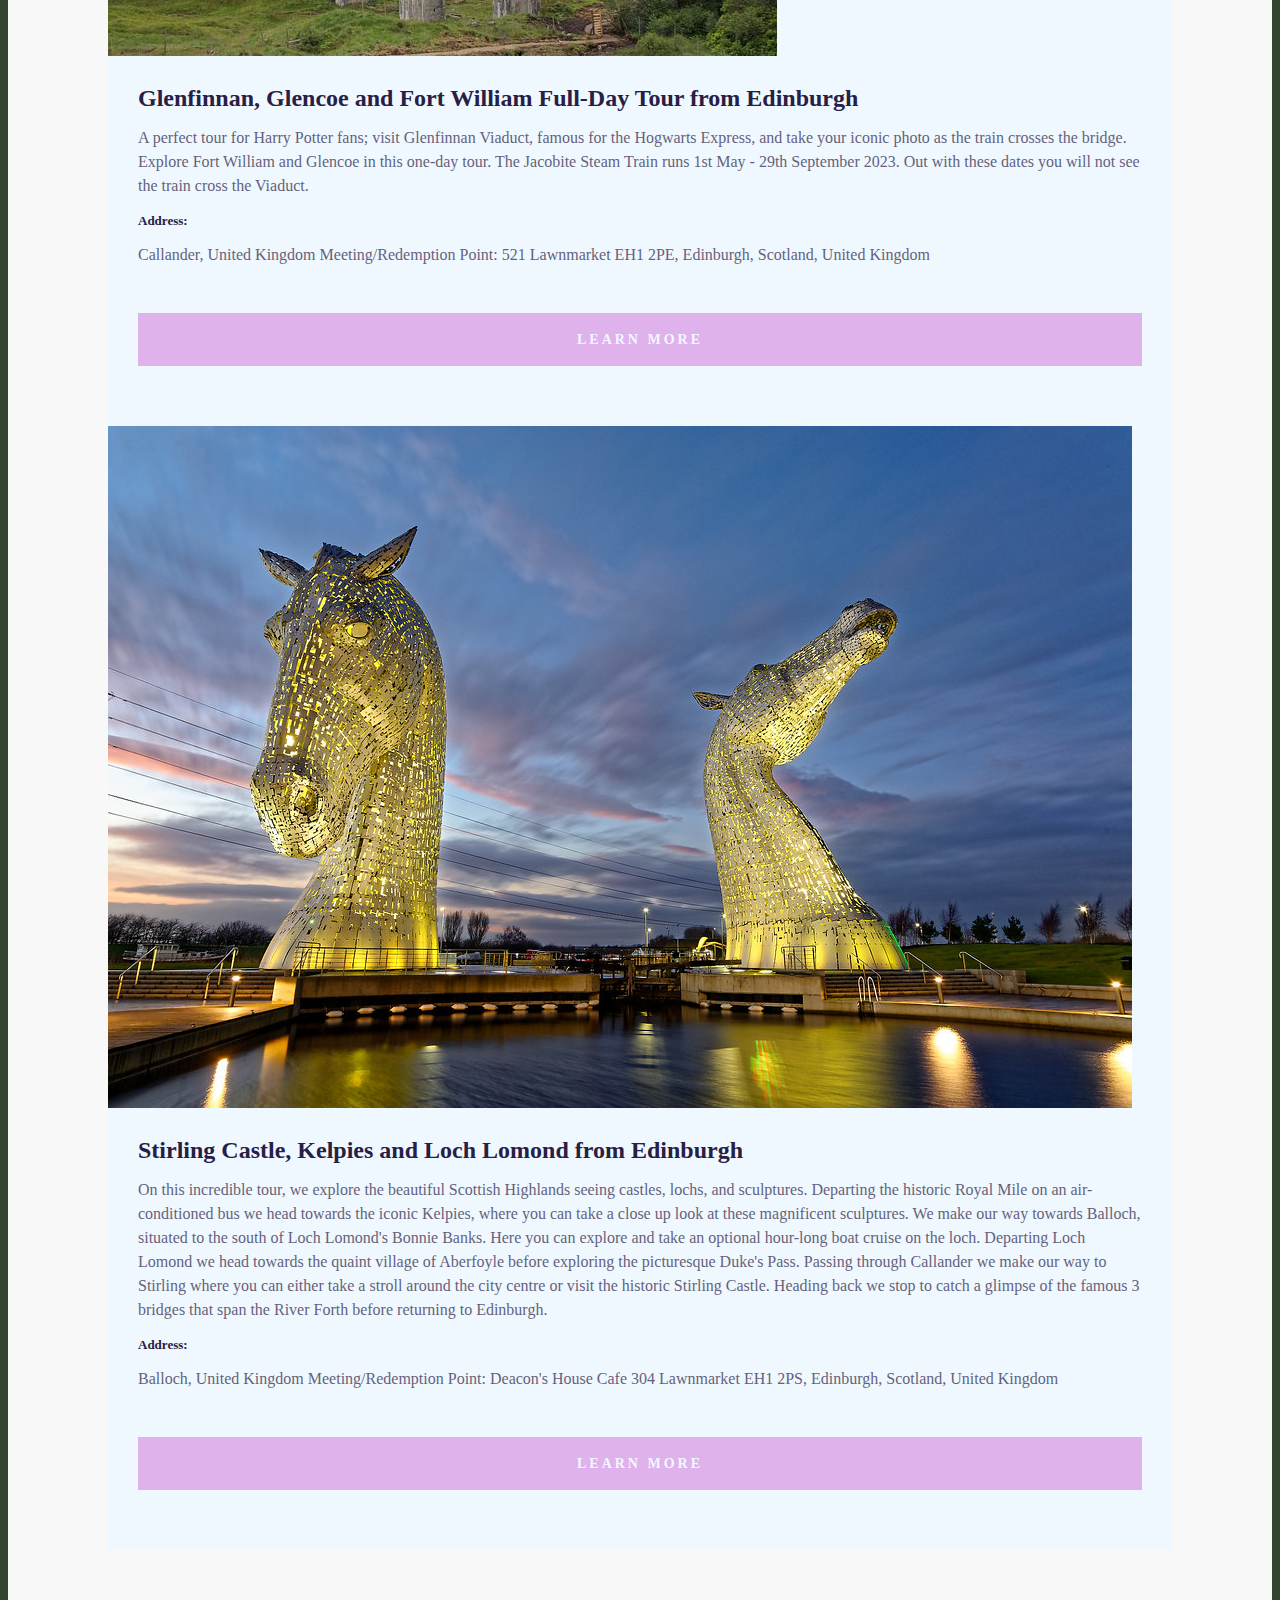
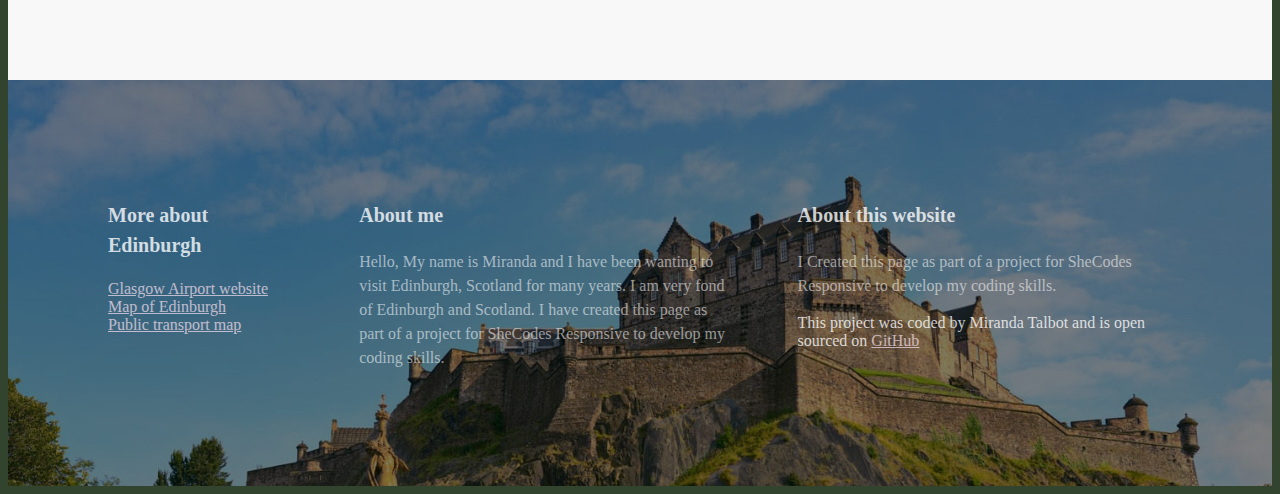
==== commit 188310f0: "added cards" ====
--- a/index.html
+++ b/index.html
@@ -43,9 +43,11 @@
       </p>
       </div>
     </section>
+
     <section class="secondary">
       <h2 class="text-center" >Guides</h2>
-      <h3 class="text-center" >Best Things to do in Edinburgh </h3>
+      <h3 class="text-center" > Guides for Edinburgh  </h3>
+
       <div class="grid grid--columns">
         <div class="card">
           <div class="card-header">
@@ -55,20 +57,24 @@
               class="img-responsive"
             />
           </div>
+
           <div class="card-body">
             <h4>Arthur's Seat</h4>
-            <p>A Realitivly short but strenuous walk.</h5>
-            <p>One of several peaks in the long-extinct volcanic ridge that towers behind Edinburgh, Arthur's Seat offers hill walking in the heart of the city.
+            <p>
+              A Realitivly short but strenuous walk.
+            One of several peaks in the long-extinct volcanic ridge that towers behind Edinburgh,
+            Arthur's Seat offers hill walking in the heart of the city.
             Set within the 640-acre (260-hectare) Holyrood Park, it's also the site of a 2,000-year-old hill fort.
             On a clear day, the summit promises spectacular views of the cityscape.
             Escape from the hustle and bustle of the city at serene Dr. Neil's Garden by Duddingston Kirk.
-            Overlooking Duddingston Loch on the lower slopes of Arthur's Seat, this quiet, verdant space is one of the most peaceful places in the city.
-            Tucked away at the end of the Old Town, close to the Scottish Parliament Building, Dunbar's Garden is close to the Royal Mile, yet the crowds feel worlds away.
+            Overlooking Duddingston Loch on the lower slopes of Arthur's Seat, this quiet,
+            verdant space is one of the most peaceful places in the city.
+            Tucked away at the end of the Old Town, close to the Scottish Parliament Building, Dunbar's Garden is close to the Royal Mile,
+             yet the crowds feel worlds away.
             The 17th-century garden has winding pathways, herbs, flowers, shrub gardens, and benches ideal for relaxing.
             </p>
             <h5>Address:</h5>
             <p>Edinburgh EH15 3PY, United Kingdom</p>
-            </p>
           </div>
           <div class="card-footer">
             <a
@@ -79,6 +85,7 @@
               Learn more
             </a>
           </div>
+
           <div class="card">
             <div class="card-header">
               <img
@@ -87,14 +94,19 @@
                 class="img-responsive"
               />
             </div>
+
             <div class="card-body">
               <h4>Glenfinnan, Glencoe and Fort William Full-Day Tour from Edinburgh</h4>
-              <p>A perfect tour for Harry Potter fans; visit Glenfinnan Viaduct, famous for the Hogwarts Express, and take your iconic photo as the train crosses the bridge.
+              <p>
+                A perfect tour for Harry Potter fans; visit Glenfinnan Viaduct, famous for the Hogwarts Express,
+                 and take your iconic photo as the train crosses the bridge.
                 Explore Fort William and Glencoe in this one-day tour.
                 The Jacobite Steam Train runs 1st May - 29th September 2023.
                 Out with these dates you will not see the train cross the Viaduct.</p>
-              <h5>Address: Callander, United Kingdom</h5>
-              <p>Meeting/Redemption Point:
+              <h5>Address:</h5>
+              <p>
+                Callander, United Kingdom
+                Meeting/Redemption Point:
                 521 Lawnmarket
                 EH1 2PE, Edinburgh, Scotland, United Kingdom
               </p>
@@ -109,6 +121,7 @@
               </a>
             </div>
           </div>
+
           <div class="card">
             <div class="card-header">
               <img
@@ -117,17 +130,23 @@
                 class="img-responsive"
               />
             </div>
+
             <div class="card-body">
               <h4>Stirling Castle, Kelpies and Loch Lomond from Edinburgh</h4>
-              <p>On this incredible tour, we explore the beautiful Scottish Highlands seeing castles, lochs, and sculptures.
-                Departing the historic Royal Mile on an air-conditioned bus we head towards the iconic Kelpies, where you can take a close up look at these magnificent sculptures.
-                We make our way towards Balloch, situated to the south of Loch Lomond's Bonnie Banks. Here you can explore and take an optional hour-long boat cruise on the loch.
+              <p>
+                On this incredible tour, we explore the beautiful Scottish Highlands seeing castles, lochs, and sculptures.
+                Departing the historic Royal Mile on an air-conditioned bus we head towards the iconic Kelpies,
+                 where you can take a close up look at these magnificent sculptures.
+                We make our way towards Balloch, situated to the south of Loch Lomond's Bonnie Banks.
+                Here you can explore and take an optional hour-long boat cruise on the loch.
                 Departing Loch Lomond we head towards the quaint village of Aberfoyle before exploring the picturesque Duke's Pass.
-                Passing through Callander we make our way to Stirling where you can either take a stroll around the city centre or visit the historic Stirling Castle.
+                Passing through Callander we make our way to Stirling where you can either take a stroll around the city centre
+                 or visit the historic Stirling Castle.
                 Heading back we stop to catch a glimpse of the famous 3 bridges that span the River Forth before returning to Edinburgh.
               </p>
-              <h5>Address: Balloch, United Kingdom</h5>
-              <p>
+              <h5>Address:</h5>
+              <p>
+                Balloch, United Kingdom
                 Meeting/Redemption Point:
                 Deacon's House Cafe
                 304 Lawnmarket
@@ -146,6 +165,7 @@
       </div>
     </section>
     </main>
+
     <footer>
       <section class= "grid grid-3-columns-with-first-narrow">
       <div>
--- a/src/styles.css
+++ b/src/styles.css
@@ -1,7 +1,8 @@
 body {
-  font-family: "questrial" sans-serif;
-  background: #32442e;
-}
+  font-family: "Questrial" sans-serif;
+  background: #32442E;
+}
+
 .container {
   max-width: 1400px;
   margin: 0 auto;
@@ -20,44 +21,80 @@
   max-width: 100%;
   display: block;
 }
+
 .grid-2-columns {
   grid-template-columns: 1fr 1fr;
 }
+
 .grid-3-columns {
   grid-template-columns: 1fr 1fr 1fr;
 }
+
 .grid-3-columns-with-first-narrow {
   grid-template-columns: 1fr 2fr 2fr;
 }
+
+.card {
+  background: aliceblue;
+  margin: 30px 0;
+}
+
+.card-body {
+  padding: 30px;
+}
+
+.card-footer {
+  padding: 0 30px 30px;
+}
+
+.btn {
+  display: block;
+  color: aliceblue;
+  font-weight: 700;
+  font-size: 14px;
+  line-height: 21px;
+  text-align: center;
+  letter-spacing: 3px;
+  text-transform: uppercase;
+  padding: 16px;
+  background-color: #e0b2ec;
+  text-decoration: none;
+}
+
 section {
   max-width: 100%;
   margin: 0 auto;
   padding: 100px;
 }
+
 section.secondary {
-  background-color:#e4e4e4;
-}
+  background: #f8f8f8;
+}
+
 header {
-background-image: linear-gradient(rgba(0, 0, 0, 0.3), rgba(0,0,0,0.3)),
-url("../images/Best-things-to-do-in-Edinburgh-Scotland.jpg");
-background-repeat: no-repeat;
-background-size: cover;
-color: aliceblue;
-text-align: center;
-padding: 200px 0;
-}
+  background-image: linear-gradient(rgba(0, 0, 0, 0.4), rgba(0, 0, 0, 0.4)),
+    url("../images/Best-things-to-do-in-Edinburgh-Scotland.jpg");
+  background-repeat: no-repeat;
+  background-size: cover;
+  color: aliceblue;
+  text-align: center;
+  padding: 200px 0;
+}
+
 header h1 {
   font-weight: 700;
   font-size: 96px;
   line-height: 1;
   margin: 30px 0;
 }
-header h2{
+
+header h2 {
   font-weight: 400;
   font-size: 40px;
   line-height: 1.5;
   margin: 0;
 }
+
 header h3 {
   font-weight: 900;
   font-size: 24px;
@@ -65,41 +102,45 @@
   letter-spacing: 5px;
   margin: 0;
 }
+
 header a {
   font-weight: 700;
   font-size: 14px;
   line-height: 1.5;
+  text-align: center;
+  color: #272044;
+  padding: 16px 32px;
+  margin-top: 32px;
+  display: inline-block;
+  letter-spacing: 3px;
   text-decoration: none;
-  margin-top: 32px;
-  text-align: center;
-  letter-spacing: 3px;
   text-transform: uppercase;
-  background-color: #f0f8ff;
-  padding: 16px 32px;
-  display: inline-block;
-  color: #272044;
-}
+  background: aliceblue;
+}
+
 main {
-  background-color: #f0f8ff;
-}
+  background-color: aliceblue;
+}
+
 main h2 {
   font-weight: 700;
   font-size: 16px;
   line-height: 1.5;
+  margin: 0;
   letter-spacing: 5px;
   color: #272044;
   opacity: 0.3;
   text-transform: uppercase;
-  margin: 0;
-}
+}
+
 main h3 {
   font-weight: 700;
   font-size: 40px;
   line-height: 1.5;
   color: #272044;
   margin: 0;
-
-}
+}
+
 main h4 {
   font-weight: 700;
   font-size: 24px;
@@ -121,68 +162,49 @@
   font-weight: 400;
   font-size: 16px;
   line-height: 1.5;
+  color: #272044;
+  opacity: 0.7;
 }
 
 footer {
-  color: aliceblue;
+  color: #ffffffc7;
   background-image: linear-gradient(
-    rgba(0, 0, 0, 0.4),
-    rgba(0, 0, 0, 0.8)
-  ),
-   url("../images/Edinburgh-skyline.jpg");
+    rgba(0, 0, 0, 0.5),
+      rgba(0, 0, 0, 0.5)
+    ),
+    url("../images/edinburgh-castle-scotland-shutterstock_62057491.jpg");
 
   background-repeat: no-repeat;
   background-size: cover;
 }
+
 footer h3 {
   font-weight: 700;
-  font-size: 24px;
-  line-height: 1.5;
-}
+  font-size: 20px;
+  line-height: 30px;
+}
+
 footer p {
   font-weight: 400;
-  font-size: 18px;
+  font-size: 16px;
   opacity: 0.7;
-  margin-right: 20px;
-  line-height: 1.5;
-}
+  line-height: 24px;
+}
+
 footer ul {
   padding: 0;
 }
+
 footer li {
   list-style: none;
   margin: 0;
   padding: 0;
 }
+
 footer a {
-  color: aliceblue;
+  color: #f9e1f0;
   opacity: 0.7;
-}
-.card {
-  background: aliceblue;
-  margin: 30px 0;
-}
-
-.card-body {
-  padding: 30px;
-}
-
-.card-footer {
-  padding: 0 30px 30px;
-}
-
-.btn {
-  display: block;
-  color: aliceblue;
-  font-weight: 700;
-  font-size: 14px;
-  line-height: 21px;
-  text-align: center;
-  letter-spacing: 3px;
-  text-transform: uppercase;
-  padding: 16px;
-  background-color: #462cb3;
-  text-decoration: none;
+  cursor: pointer;
 }
 
 @media (max-width: 960px) {
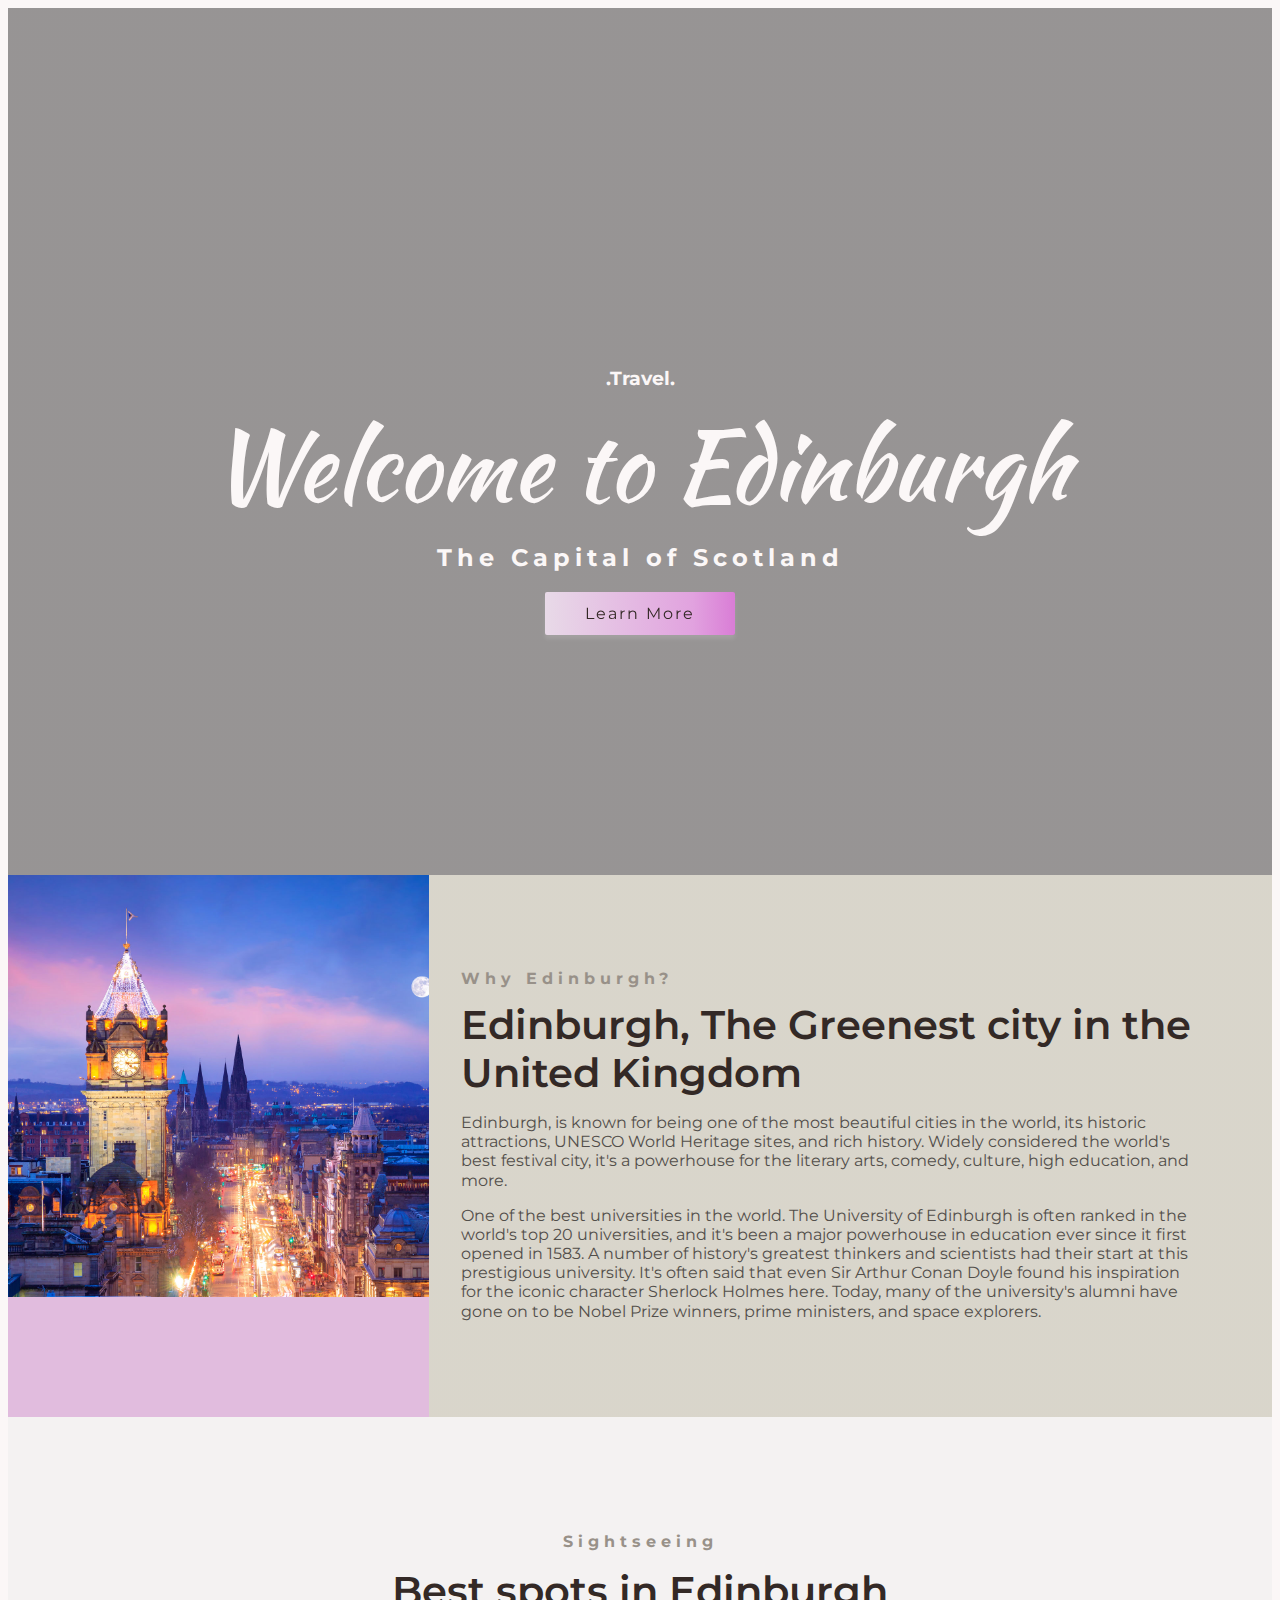
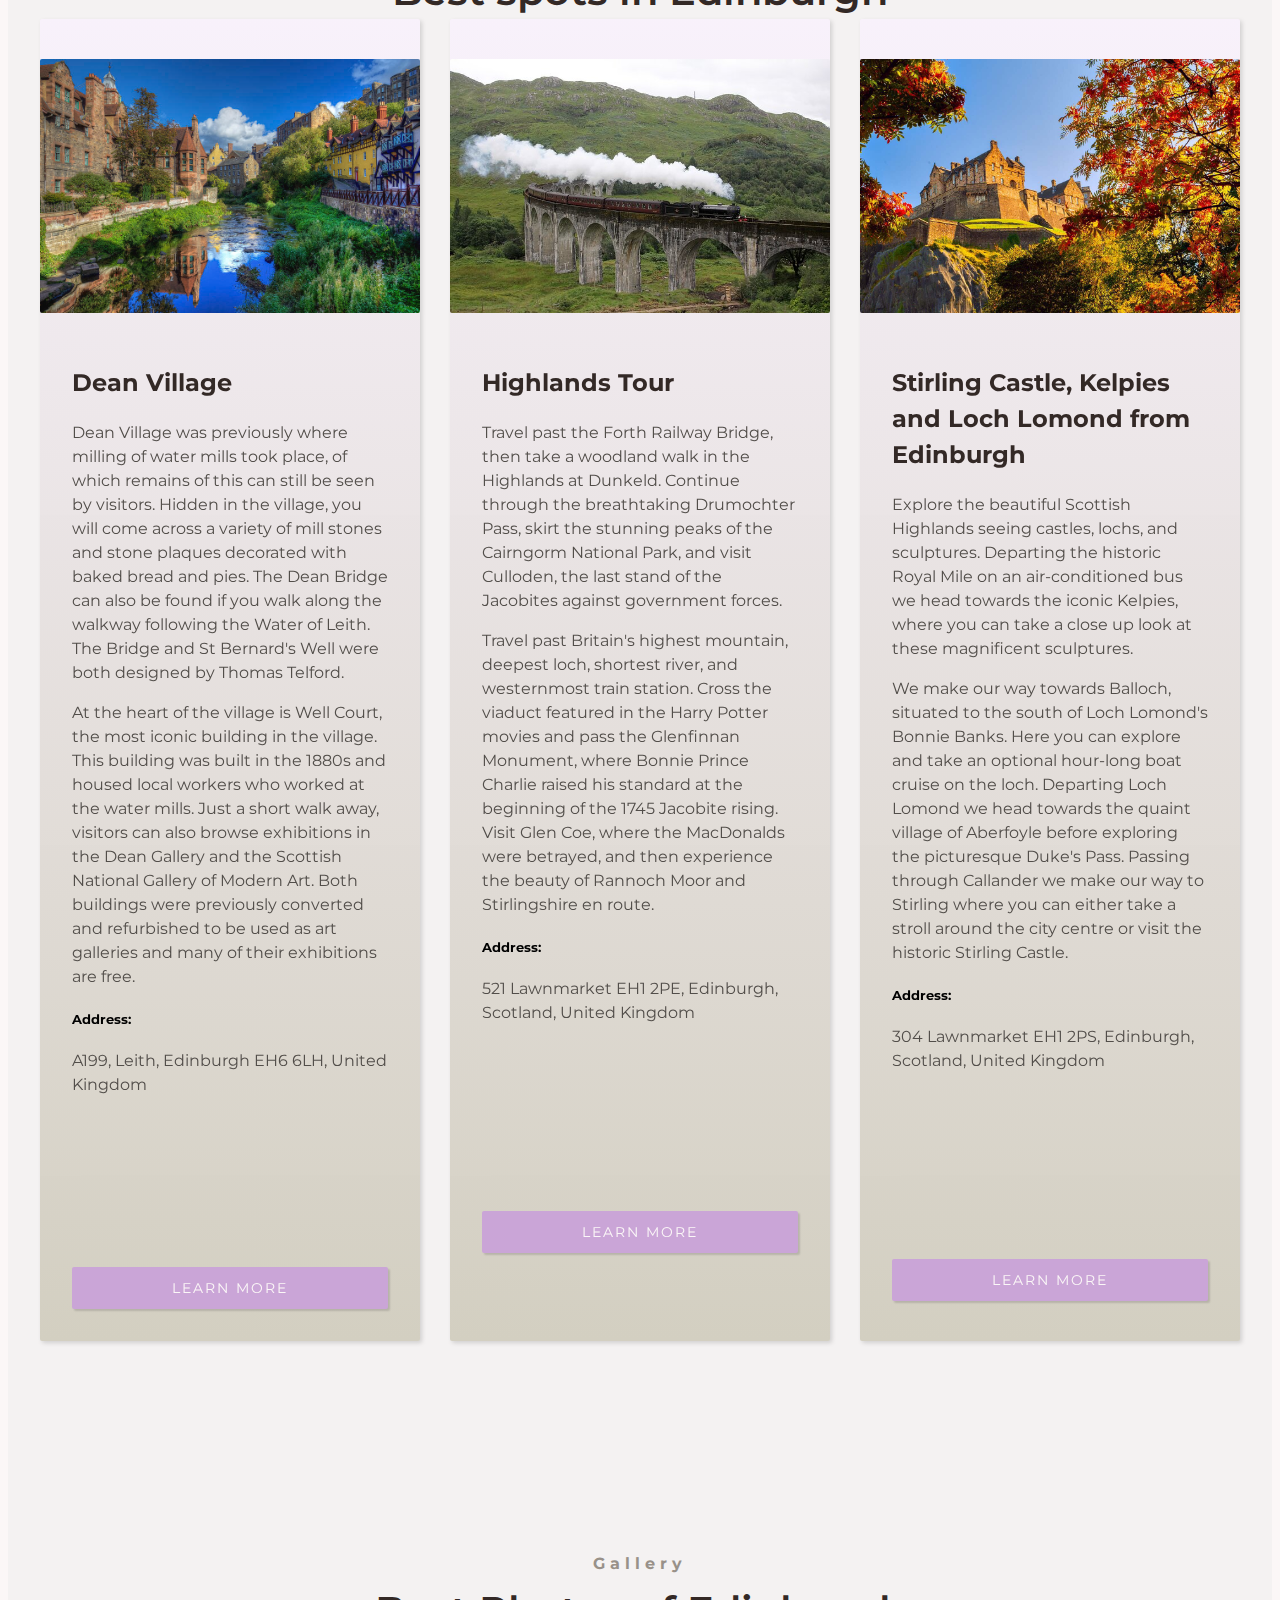
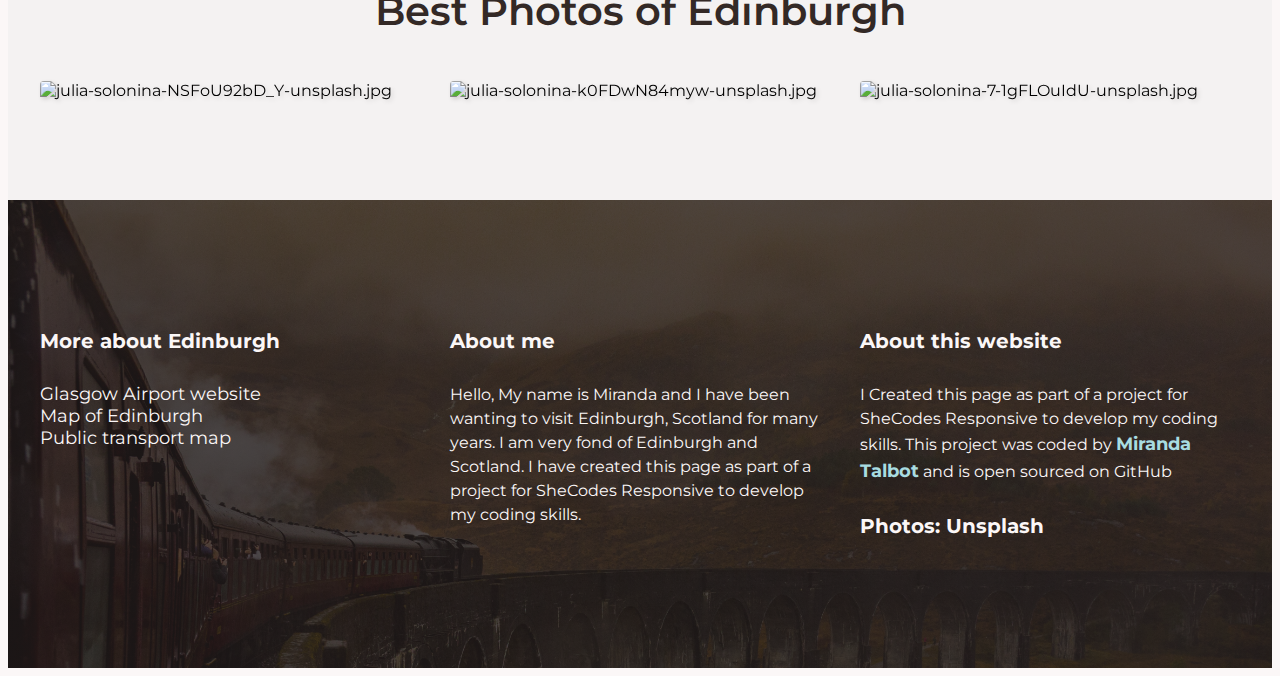
==== commit 42c462a0: "added photos and made responsive" ====
--- a/index.html
+++ b/index.html
@@ -2,15 +2,19 @@
 <html lang="en">
   <head>
     <meta charset="UTF-8" />
+    <meta http-equiv="X-UA-Compatible" content="IE=edge" />
+    <meta
+      name="description"
+      content="This page was created by Talbot as part of a project for SheCodes Responsive Workshop
+            to develop the coding skills."
+    />
+
     <meta name="viewport" content="width=device-width, initial-scale=1.0" />
-    <link rel="preconnect" href="https://fonts.googleapis.com" />
-    <link rel="preconnect" href="https://fonts.gstatic.com" crossorigin />
-    <link
-      href="https://fonts.googleapis.com/css2?family=Playfair+Display:wght@700&family=Poppins:ital,wght@1,200&family=Questrial&display=swap"
-      rel="stylesheet"
-    />
     <link rel="stylesheet" href="src/styles.css">
-    <title>Hero</title>
+    <style>
+      @import url("https://fonts.googleapis.com/css2?family=Kaushan+Script&family=Montserrat:wght@400;600;700&display=swap");
+    </style>
+    <title>Edinburgh Landing Page</title>
   </head>
   <body>
   <div class="container">
@@ -18,158 +22,198 @@
     <h3>.Travel.</h3>
     <h1>Welcome to  Edinburgh</h1>
     <h2>The Capital of Scotland</h2>
-    <a href="#more">Learn More</a>
+    <a href="#more" title="Learn More">Learn More</a>
     </header>
-    <main>
-      <section class="grid grid-2-columns">
-        <div>
-      <img
-      src="images/CITY-EDI-1.jpg"
-      alt="city"
-      class= "img-responsive"
-      />
-        </div>
-        <div>
+  </div>
+  <main>
+    <div class="about-page container">
+      <div>
+        <img
+          src= "images/CITY-EDI-1.jpg"
+          alt="Night City"
+          class="nightCity"
+          title="Edinburgh City at Night"
+        />
+    </div>
+    <div class="about-descr">
+      <a href="more"></a>
       <h2>Why Edinburgh?</h2>
       <h3>Edinburgh, The Greenest city in the United Kingdom </h3>
       <p>
-        Edinburgh, is known for being one of the most beautiful cities in the world, its historic attractions, UNESCO World Heritage sites, and rich history.
-        Widely considered the world's best festival city, it's a powerhouse for the literary arts, comedy, culture, high education, and more.
+        Edinburgh, is known for being one of the most beautiful cities in the
+         world, its historic attractions, UNESCO World Heritage sites, and
+         rich history. Widely considered the world's best festival city,
+         it's a powerhouse for the literary arts, comedy, culture, high education, and more.
       </p>
       <p>
         One of the best universities in the world. The University of Edinburgh is often ranked in the world's top 20 universities, and it's been a major powerhouse in education ever since it first opened in 1583.
-        A number of history's greatest thinkers and scientists had their start at this prestigious university. It's often said that even Sir Arthur Conan Doyle found his inspiration for the iconic character Sherlock Holmes here.
+        A number of history's greatest thinkers and scientists had their
+        start at this prestigious university. It's often said that even Sir Arthur Conan Doyle found his inspiration for the iconic character Sherlock Holmes here.
         Today, many of the university's alumni have gone on to be Nobel Prize winners, prime ministers, and space explorers.
       </p>
       </div>
-    </section>
-
-    <section class="secondary">
-      <h2 class="text-center" >Guides</h2>
-      <h3 class="text-center" > Guides for Edinburgh  </h3>
-
-      <div class="grid grid--columns">
-        <div class="card">
-          <div class="card-header">
-            <img
-              src="images/Guide-card/Arthurs-Seat.jpg.optimal.jpg"
-              alt=""
-              class="img-responsive"
-            />
-          </div>
-
+    </div>
+    <div class="sightseeing container">
+    <section>
+    <h2>Sightseeing</h2>
+    <h3>Best spots in Edinburgh</h3>
+    <div class="grid grid-3-columns">
+      <div class="card">
+        <img
+            src="images/cards/dean-village-edinburgh-scotland-mike-deutsch.jpg"
+              alt="Dean Village"
+              title="Dean Village"
+            />
           <div class="card-body">
-            <h4>Arthur's Seat</h4>
-            <p>
-              A Realitivly short but strenuous walk.
-            One of several peaks in the long-extinct volcanic ridge that towers behind Edinburgh,
-            Arthur's Seat offers hill walking in the heart of the city.
-            Set within the 640-acre (260-hectare) Holyrood Park, it's also the site of a 2,000-year-old hill fort.
-            On a clear day, the summit promises spectacular views of the cityscape.
-            Escape from the hustle and bustle of the city at serene Dr. Neil's Garden by Duddingston Kirk.
-            Overlooking Duddingston Loch on the lower slopes of Arthur's Seat, this quiet,
-            verdant space is one of the most peaceful places in the city.
-            Tucked away at the end of the Old Town, close to the Scottish Parliament Building, Dunbar's Garden is close to the Royal Mile,
-             yet the crowds feel worlds away.
-            The 17th-century garden has winding pathways, herbs, flowers, shrub gardens, and benches ideal for relaxing.
-            </p>
+            <h2>Dean Village</h2>
+            <p>
+              Dean Village was previously where milling of water mills took place,
+              of which remains of this can still be seen by visitors.
+              Hidden in the village, you will come across a variety of mill stones
+              and stone plaques decorated with baked bread and pies.
+              The Dean Bridge can also be found if you walk along the walkway following
+              the Water of Leith.
+              The Bridge and St Bernard's Well were both designed by Thomas Telford.
+           </p>
+            <p>
+              At the heart of the village is Well Court, the most iconic building in the village. This building was built in the 1880s
+              and housed local workers who worked at the water mills.
+              Just a short walk away, visitors can also browse exhibitions
+              in the Dean Gallery and the Scottish National Gallery of Modern Art.
+              Both buildings were previously converted and refurbished to be used
+              as art galleries and many of their exhibitions are free.
+           </p>
             <h5>Address:</h5>
-            <p>Edinburgh EH15 3PY, United Kingdom</p>
-          </div>
-          <div class="card-footer">
+            <p>A199, Leith, Edinburgh EH6 6LH, United Kingdom</p>
+            <iframe
+            src="https://www.google.com/maps/embed?pb=!1m17!1m12!1m3!1d2232.433605282163!2d-3.172760984060746!3d55.97651668061377!2m3!1f0!2f0!3f0!3m2!1i1024!2i768!4f13.1!3m2!1m1!2zNTXCsDU4JzM1LjUiTiAzwrAxMCcxNC4xIlc!5e0!3m2!1sen!2sca!4v1688435708415!5m2!1sen!2sca"
+            style="border:0;"
+            allowfullscreen=""
+            loading="lazy"
+            referrerpolicy="no-referrer-when-downgrade"
+            ></iframe>
             <a
-              href="https://goo.gl/maps/rN8KZ1EjAdsLuoHZ7"
-              class="btn"
-              target="_blank"
-            >
-              Learn more
-            </a>
-          </div>
-
+            href="https://www.visitscotland.com/info/see-do/dean-village-p1419651"
+            class="btn-card"
+            target="_blank"
+            title="Learn more"
+            >Learn more</a
+          >
+        </div>
+      </div>
+      <div class="card">
+        <img
+          src="images/cards/68.jpg"
+          alt="Train"
+          title="train"
+         />
+         <div class="card-body">
+            <h2>Highlands Tour</h2>
+            <p>
+                Travel past the Forth Railway Bridge, then take a woodland walk in the Highlands at Dunkeld.
+                Continue through the breathtaking Drumochter Pass, skirt the stunning peaks of the Cairngorm National Park, and
+                visit Culloden, the last stand of the Jacobites against government forces.
+           </p>
+           <p>
+              Travel past Britain's highest mountain, deepest loch, shortest river, and westernmost train station.
+              Cross the viaduct featured in the Harry Potter movies and pass the Glenfinnan Monument,
+              where Bonnie Prince Charlie raised his standard at the beginning of the 1745 Jacobite rising.
+              Visit Glen Coe, where the MacDonalds were betrayed, and then experience the beauty of Rannoch Moor and Stirlingshire en route.
+          </p>
+              <h5>Address:</h5>
+              <p>521 Lawnmarket EH1 2PE, Edinburgh, Scotland, United Kingdom</p>
+              <iframe
+                src="https://www.google.com/maps/embed?pb=!1m18!1m12!1m3!1d10624.31591979104!2d-3.1920826389415677!3d55.958257806035235!2m3!1f0!2f0!3f0!3m2!1i1024!2i768!4f13.1!3m3!1m2!1s0x4887c785f515e389%3A0x364ad16cf392cb1e!2sRoyal%20Mile!5e0!3m2!1sen!2sca!4v1688430126340!5m2!1sen!2sca"
+                style="border:0;"
+                allowfullscreen=""
+                loading="lazy"
+                referrerpolicy="no-referrer-when-downgrade"
+                class="embed"
+                title="Google Maps"
+              ></iframe>
+              <a
+                href="https://www.getyourguide.com/edinburgh-l44/jacobite-experience-2-day-tour-t33585/"
+                class="btn-card"
+                target="_blank"
+              >Learn more</a
+              >
+            </div>
+          </div>
           <div class="card">
-            <div class="card-header">
               <img
-                src="images/Guide-card/jacobite-steam-teain-(hogwarts train).jpg"
-                alt=""
-                class="img-responsive"
+                src="images//cards/Best-things-to-do-in-Edinburgh-Scotland.jpg"
+                alt="Castle"
+                title="Castle"
               />
-            </div>
-
             <div class="card-body">
-              <h4>Glenfinnan, Glencoe and Fort William Full-Day Tour from Edinburgh</h4>
+              <h2>Stirling Castle, Kelpies and Loch Lomond from Edinburgh</h2>
               <p>
-                A perfect tour for Harry Potter fans; visit Glenfinnan Viaduct, famous for the Hogwarts Express,
-                 and take your iconic photo as the train crosses the bridge.
-                Explore Fort William and Glencoe in this one-day tour.
-                The Jacobite Steam Train runs 1st May - 29th September 2023.
-                Out with these dates you will not see the train cross the Viaduct.</p>
-              <h5>Address:</h5>
+                Explore the beautiful Scottish Highlands seeing castles, lochs, and sculptures.
+                Departing the historic Royal Mile on an air-conditioned bus we head towards the iconic Kelpies,
+                where you can take a close up look at these magnificent sculptures.
+              </p>
               <p>
-                Callander, United Kingdom
-                Meeting/Redemption Point:
-                521 Lawnmarket
-                EH1 2PE, Edinburgh, Scotland, United Kingdom
-              </p>
-            </div>
-            <div class="card-footer">
-              <a
-                href="https://www.expedia.ca/things-to-do/glenfinnan-glencoe-and-mallaig-full-day-tour-from-edinburgh.a4483421.activity-details?&rid=6069845&location=Edinburgh+%28and+vicinity%29%2C+Scotland%2C+United+Kingdom&startDate=2023-07-01&endDate=2023-07-15&sort=RECOMMENDED&swp=on"
-                class="btn"
-                target="_blank"
-              >
-                Learn more
-              </a>
-            </div>
-          </div>
-
-          <div class="card">
-            <div class="card-header">
-              <img
-                src="images/Guide-card/24279604637_c116f89c14_b.jpg"
-                alt="kepies"
-                class="img-responsive"
-              />
-            </div>
-
-            <div class="card-body">
-              <h4>Stirling Castle, Kelpies and Loch Lomond from Edinburgh</h4>
-              <p>
-                On this incredible tour, we explore the beautiful Scottish Highlands seeing castles, lochs, and sculptures.
-                Departing the historic Royal Mile on an air-conditioned bus we head towards the iconic Kelpies,
-                 where you can take a close up look at these magnificent sculptures.
                 We make our way towards Balloch, situated to the south of Loch Lomond's Bonnie Banks.
                 Here you can explore and take an optional hour-long boat cruise on the loch.
                 Departing Loch Lomond we head towards the quaint village of Aberfoyle before exploring the picturesque Duke's Pass.
                 Passing through Callander we make our way to Stirling where you can either take a stroll around the city centre
-                 or visit the historic Stirling Castle.
-                Heading back we stop to catch a glimpse of the famous 3 bridges that span the River Forth before returning to Edinburgh.
-              </p>
+                or visit the historic Stirling Castle.
+             </p>
               <h5>Address:</h5>
-              <p>
-                Balloch, United Kingdom
-                Meeting/Redemption Point:
-                Deacon's House Cafe
-                304 Lawnmarket
-                EH1 2PS, Edinburgh, Scotland, United Kingdom</p>
-            </div>
-            <div class="card-footer">
+              <p>304 Lawnmarket EH1 2PS, Edinburgh, Scotland, United Kingdom</p>
+              <iframe
+                src="https://www.google.com/maps/embed?pb=!1m18!1m12!1m3!1d2234.0061468093477!2d-3.195663223043958!3d55.949265376841765!2m3!1f0!2f0!3f0!3m2!1i1024!2i768!4f13.1!3m3!1m2!1s0x4887c79a95e53a07%3A0xa1a24eba1b9afe92!2s304%20Lawnmarket%2C%20Edinburgh%20EH1%202PS%2C%20UK!5e0!3m2!1sen!2sca!4v1688436273676!5m2!1sen!2sca"
+                style="border:0;"
+                allowfullscreen=""
+                loading="lazy"
+                referrerpolicy="no-referrer-when-downgrade"
+                class="embed"
+                ></iframe>
               <a
                 href="https://www.expedia.ca/things-to-do/stirling-castle-whisky-and-scenic-scotland-from-edinburgh.a44710222.activity-details?endDate=2023-07-15&filter.categories=ToursDayTrips%7CDayTrips%7CToursDayTrips&filter.reviewScore=GT4_5&location=Edinburgh%20%28and%20vicinity%29%2C%20Scotland%2C%20United%20Kingdom&rid=6069845&sort=RECOMMENDED&startDate=2023-07-01&swp=on"
-                class="btn"
+                class="btn-card"
                 target="_blank"
+                title="Learn More"
+              >Learn more</a
               >
-                Learn more
-              </a>
+            </div>
           </div>
         </div>
-      </div>
-    </section>
-    </main>
-
-    <footer>
-      <section class= "grid grid-3-columns-with-first-narrow">
-      <div>
-      <h3>More about Edinburgh</h3>
+      </section>
+    </div>
+    <div class="photo-gallery container">
+      <section>
+        <h2>Gallery</h2>
+        <h3>Best Photos of Edinburgh</h3>
+        <div class="gallery-grid-1">
+          <div class="photo-edinburgh">
+            <img
+            src="images/gallery/julia-solonina-NSFoU92bD_Y-unsplash.jpg"
+            alt="julia-solonina-NSFoU92bD_Y-unsplash.jpg"
+            title="Edinburgh Photo"
+            />
+          </div>
+          <div class="photo-edinburgh">
+            <img
+            src="images/gallery/julia-solonina-k0FDwN84myw-unsplash.jpg"
+            alt="julia-solonina-k0FDwN84myw-unsplash.jpg"
+            title="Edinburgh Photo"
+            />
+          </div>
+          <div class="photo-edinburgh">
+            <img
+            src="images/gallery/julia-solonina-7-1gFLOuIdU-unsplash.jpg"
+            alt="julia-solonina-7-1gFLOuIdU-unsplash.jpg"
+            title="Edinburgh Photo"
+            />
+          </div>
+        </section>
+    </div>
+  </main>
+  <footer>
+    <section class="grid grid-3-columns">
+      <div class="footer-one">
+      <h4>More about Edinburgh</h4>
       <ul>
         <li>
           <a href="https://www.klm.co.uk/search/open-dates?connections=GLA:A%3EGOT:A-GOT:A%3EGLA:A&pax=1:0:0:0:0:0:0:0&cabinClass=ECONOMY&activeConnection=0"
@@ -183,31 +227,38 @@
         </a>
         </li>
         <li> <a href="https://city-sightseeing.com/en/91/edinburgh?utm_medium=cpc&utm_source=bing&utm_campaign=bing-edinburgh-en&utm_content=edinburgh_city_english&utm_term=edinburgh&msclkid=ad6b23ddfa491d8816474743bd292540"
-          target="_blank">
-          Public transport map
-        </a>
-      </li>
+          target="_blank"
+          >Public transport map</a
+         >
+        </li>
       </ul>
       </div>
-      <div>
-        <h3>About me</h3>
-        <p>
-          Hello, My name is Miranda and I have been wanting to visit Edinburgh, Scotland for many years.
-          I am very fond of Edinburgh and Scotland.
-          I have created this page as part of a project for SheCodes Responsive to develop my coding skills.
+       <div class="footer-two">
+       <h4>About me</h4>
+       <p>
+        Hello, My name is Miranda and I have been wanting to visit Edinburgh, Scotland for many years.
+        I am very fond of Edinburgh and Scotland.
+        I have created this page as part of a project for SheCodes Responsive to develop my coding skills.
         </p>
       </div>
-      <div>
-        <h3>About this website</h3>
-        <p>
-          I Created this page as part of a project for SheCodes Responsive to develop my coding skills.
-        </p>
-            This project was coded by Miranda Talbot and is open sourced on
-          <a href="https://github.com/Mysticfox456/travel-landing-page"
-            target="_blank">GitHub</a>
-     </div>
-      </section>
-    </footer>
-    </div>
-  </body>
-</html>
+        <div class="footer-three">
+          <h4>About this website</h4>
+            <p>
+              I Created this page as part of a project for SheCodes Responsive
+              to develop my coding skills.
+              This project was coded by
+             <a
+                href="https://github.com/Mysticfox456/travel-landing-page"
+               target="_blank"
+               class="github"
+               title="GitHub"
+              >Miranda Talbot</a
+             >
+               and is open sourced on GitHub
+            </p>
+            <h4>Photos: <span class="unsplash"> Unsplash</span></h4>
+        </div>
+    </section>
+  </footer>
+</body>
+</html>--- a/src/styles.css
+++ b/src/styles.css
@@ -1,235 +1,439 @@
+:root {
+  --heading-font: "Kaushan Script", cursive;
+  --main-font: "Montserrat", sans-serif;
+  --white: #fbf7f7;
+  --black: #332926;
+}
 body {
-  font-family: "Questrial" sans-serif;
-  background: #32442E;
-}
-
+  background-color: var(--white);
+  font-family: var(--main-font);
+}
 .container {
   max-width: 1400px;
   margin: 0 auto;
 }
+section {
+  max-width: 1200px;
+  margin: 0 auto;
+}
 
-.text-center {
-  text-align: center;
-}
-
-.grid {
-  display: grid;
-  grid-gap: 64px;
-}
-
-.img-responsive {
-  max-width: 100%;
-  display: block;
-}
-
-.grid-2-columns {
-  grid-template-columns: 1fr 1fr;
-}
-
-.grid-3-columns {
-  grid-template-columns: 1fr 1fr 1fr;
-}
-
-.grid-3-columns-with-first-narrow {
-  grid-template-columns: 1fr 2fr 2fr;
-}
-
-.card {
-  background: aliceblue;
-  margin: 30px 0;
-}
-
-.card-body {
-  padding: 30px;
-}
-
-.card-footer {
-  padding: 0 30px 30px;
-}
-
-.btn {
-  display: block;
-  color: aliceblue;
-  font-weight: 700;
-  font-size: 14px;
-  line-height: 21px;
-  text-align: center;
-  letter-spacing: 3px;
-  text-transform: uppercase;
-  padding: 16px;
-  background-color: #e0b2ec;
-  text-decoration: none;
-}
-
-section {
-  max-width: 100%;
-  margin: 0 auto;
-  padding: 100px;
-}
-
-section.secondary {
-  background: #f8f8f8;
-}
 
 header {
   background-image: linear-gradient(rgba(0, 0, 0, 0.4), rgba(0, 0, 0, 0.4)),
-    url("../images/Best-things-to-do-in-Edinburgh-Scotland.jpg");
+    url("https://www.danflyingsolo.com/wp-content/uploads/2016/11/Edinburgh-180.jpg");
   background-repeat: no-repeat;
   background-size: cover;
-  color: aliceblue;
-  text-align: center;
-  padding: 200px 0;
-}
-
+  color: var(--white);
+  text-align: center;
+  padding-top: 340px;
+  padding-bottom: 240px;
+}
 header h1 {
-  font-weight: 700;
+  font-family: var(--heading-font);
+  font-weight: 400;
   font-size: 96px;
-  line-height: 1;
-  margin: 30px 0;
-}
-
+  line-height: 1.2;
+  margin-top: 0px;
+  margin-bottom: 0px;
+}
 header h2 {
+  font-weight: 700;
+  letter-spacing: 5px;
+  font-size: 24px;
+  line-height: 1.2;
+}
+header p {
   font-weight: 400;
   font-size: 40px;
-  line-height: 1.5;
-  margin: 0;
-}
-
-header h3 {
-  font-weight: 900;
+  line-height: 1.2;
+  margin-bottom: 80px;
+}
+header a {
+  color: var(--black);
+  font-size: 16px;
+  letter-spacing: 2px;
+  text-decoration: none;
+  display: inline-block;
+  background: linear-gradient(
+    89.93deg,
+    rgba(255, 255, 255, 0.8) -22.93%,
+    rgba(244, 165, 241, 0.8) 77.88%,
+    rgba(226, 80, 221, 0.8) 118.34%
+  );
+  box-shadow: 0px 4px 4px rgba(255, 255, 255, 0.12);
+  backdrop-filter: blur(30px);
+  border-radius: 2px;
+  padding: 12px 40px;
+  transition: 500ms ease-in-out;
+}
+header a:hover {
+  background: linear-gradient(
+    89.93deg,
+    rgba(255, 255, 255, 0.8) -22.93%,
+    rgba(247, 203, 230, 0.8) -22.91%,
+    rgba(237, 127, 233, 0.8) 118.34%
+  );
+}
+.about-page {
+  display: grid;
+  grid-template-columns: 1fr 2fr;
+  grid-gap: 0;
+  background-color: #cf95ce9b;
+}
+.about-page h2 {
+  color: #989189;
+  font-size: 16px;
+  font-weight: 700;
+  letter-spacing: 5px;
+  line-height: 1.2;
+}
+.about-page h3 {
+  font-weight: 600;
+  font-size: 40px;
+  line-height: 1.2;
+  color: var(--black);
+  margin-top: 4px;
+  margin-bottom: 4px;
+}
+.about-page p {
+  font-weight: 400;
+  font-size: 16px;
+  line-height: 1.2;
+  color: #524e4a;
+}
+.about-descr {
+  background-image: linear-gradient(
+      rgba(216, 216, 201, 0.9),
+      rgba(216, 216, 201, 0.9)
+    ),
+    url("https://cms.inspirato.com/ImageGen.ashx?image=/media/9418328/edinburgh-scotland_dest_1001833188.jpg&width=1200");
+  background-repeat: no-repeat;
+  background-size: cover;
+  padding: 100px 170px 100px 32px;
+}
+.nightCity {
+  max-width: 100%;
+  display: block;
+}
+.sightseeing {
+  background: #f4f2f2;
+  margin: 0 auto;
+  padding: 100px 0;
+}
+.sightseeing h2 {
+  color: #989189;
+  font-size: 16px;
+  font-weight: 700;
+  letter-spacing: 5px;
+  line-height: 1.5;
+  text-align: center;
+}
+.sightseeing h3 {
+  font-weight: 600;
+  font-size: 40px;
+  line-height: 1.2;
+  color: var(--black);
+  text-align: center;
+  margin-top: 4px;
+  margin-bottom: 4px;
+}
+.grid-3-columns {
+  display: grid;
+  grid-template-columns: 1fr 1fr 1fr;
+  grid-gap: 30px;
+}
+.card {
+  background: linear-gradient(
+    359.93deg,
+    #d3cfc1 0.06%,
+    rgba(248, 241, 251, 0.985) 99.95%
+  );
+  filter: drop-shadow(2px 2px 2px rgba(0, 0, 0, 0.14));
+  border-radius: 2px;
+}
+.card img {
+  width: 100%;
+  display: block;
+  margin-top: 40px;
+  border-radius: 2px;
+}
+.card-body {
+  padding: 32px;
+  max-width: 370px;
+}
+.card-body h2 {
+  font-weight: 700;
   font-size: 24px;
   line-height: 1.5;
+  color: var(--black);
+  letter-spacing: 0;
+  text-align: left;
+}
+.card-body p {
+  font-weight: 400;
+  font-size: 16px;
+  line-height: 1.5;
+  margin-top: 16px;
+  color: #524e4a;
+}
+.card-body h3 {
+  font-weight: 700;
+  font-size: 14px;
+  line-height: 1.5;
+  text-align: left;
+}
+.embed {
+  width: 100%;
+  margin-bottom: 16px;
+  border-radius: 2px;
+}
+.btn-card {
+  color: var(--white);
+  font-size: 14px;
+  font-weight: 400;
+  letter-spacing: 2px;
+  text-transform: uppercase;
+  text-decoration: none;
+  text-align: center;
+  display: block;
+  margin: auto;
+  background: #caa5d7;
+  box-shadow: 2px 2px 2px rgba(0, 0, 0, 0.14);
+  border-radius: 2px;
+  padding: 12px 70px;
+  transition: 300ms ease-in-out;
+}
+.btn-card:hover {
+  background: #e09def8b;
+}
+.photo-gallery {
+  background: #f4f2f2;
+  margin: 0 auto;
+  padding: 100px 0;
+}
+.photo-gallery h2 {
+  color: #989189;
+  font-size: 16px;
+  font-weight: 700;
   letter-spacing: 5px;
-  margin: 0;
-}
-
-header a {
-  font-weight: 700;
-  font-size: 14px;
-  line-height: 1.5;
-  text-align: center;
-  color: #272044;
-  padding: 16px 32px;
-  margin-top: 32px;
-  display: inline-block;
-  letter-spacing: 3px;
-  text-decoration: none;
-  text-transform: uppercase;
-  background: aliceblue;
-}
-
-main {
-  background-color: aliceblue;
-}
-
-main h2 {
-  font-weight: 700;
-  font-size: 16px;
-  line-height: 1.5;
-  margin: 0;
-  letter-spacing: 5px;
-  color: #272044;
-  opacity: 0.3;
-  text-transform: uppercase;
-}
-
-main h3 {
-  font-weight: 700;
+  line-height: 1.2;
+  text-align: center;
+}
+.photo-gallery h3 {
+  font-weight: 600;
   font-size: 40px;
-  line-height: 1.5;
-  color: #272044;
-  margin: 0;
-}
-
-main h4 {
-  font-weight: 700;
+  line-height: 1.2;
+  color: var(--black);
+  text-align: center;
+  margin-top: 4px;
+  margin-bottom: 16px;
+}
+.photo-gallery h4 {
+  font-weight: 400;
   font-size: 24px;
-  line-height: 1;
-  color: #272044;
-  margin: 0;
-}
-
-main h5 {
-  font-weight: 700;
-  font-size: 13px;
-  margin: 0;
-  line-height: 1;
-  color: #272044;
-}
-
-main p {
-  font-style: normal;
-  font-weight: 400;
-  font-size: 16px;
-  line-height: 1.5;
-  color: #272044;
-  opacity: 0.7;
+  line-height: 1.2;
+  color: var(--black);
+  text-align: center;
+  margin-top: 40px;
+  margin-bottom: 24px;
+}
+.photo-gallery img {
+  width: 100%;
+  display: block;
+  margin-top: 30px;
+  border-radius: 4px;
+  filter: drop-shadow(2px 2px 2px rgba(0, 0, 0, 0.14));
+}
+.gallery-grid-1 {
+  display: grid;
+  grid-gap: 30px;
+  grid-template-columns: 1fr 1fr 1fr;
+}
+.gallery-grid-2 {
+  display: grid;
+  grid-gap: 30px;
+  grid-template-columns: 1fr 1fr 1fr;
 }
 
 footer {
-  color: #ffffffc7;
-  background-image: linear-gradient(
-    rgba(0, 0, 0, 0.5),
-      rgba(0, 0, 0, 0.5)
-    ),
-    url("../images/edinburgh-castle-scotland-shutterstock_62057491.jpg");
-
+  color: var(--white);
+  font-family: var(--main-font);
   background-repeat: no-repeat;
   background-size: cover;
-}
-
-footer h3 {
+  background-image: linear-gradient(
+      rgba(33, 27, 27, 0.8),
+      rgba(33, 27, 27, 0.8)
+    ),
+    url("../images/gallery/b-k-HAl6CKxM3xU-unsplash.jpg");
+  padding: 100px 0;
+  max-width: 1400px;
+  margin: 0 auto;
+}
+.grid-footer {
+  display: grid;
+  grid-template-columns: 1f 2fr 2fr;
+  grid-gap: 20px;
+}
+footer h4 {
   font-weight: 700;
   font-size: 20px;
-  line-height: 30px;
-}
-
+  line-height: 1.5;
+}
 footer p {
   font-weight: 400;
   font-size: 16px;
-  opacity: 0.7;
-  line-height: 24px;
-}
-
+  line-height: 1.5;
+}
 footer ul {
   padding: 0;
 }
-
 footer li {
   list-style: none;
+  padding: 0;
   margin: 0;
-  padding: 0;
-}
-
+}
 footer a {
-  color: #f9e1f0;
-  opacity: 0.7;
-  cursor: pointer;
-}
-
-@media (max-width: 960px) {
+  color: var(--white);
+  text-decoration: none;
+  font-size: 18px;
+}
+. {
+  font-weight: 400;
+  font-size: 20px;
+  line-height: 1.2;
+}
+.github {
+  color: #a8dce1;
+  font-weight: 700;
+}
+@media (max-width: 1280px) {
+  .about-descr {
+    padding-top: 80px;
+    padding-bottom: 80px;
+    padding-right: 80px;
+  }
+}
+@media (max-width: 1024px) {
+  .about-descr {
+    padding-top: 40px;
+    padding-bottom: 40px;
+    padding-right: 80px;
+  }
+  .about-page h3 {
+    font-size: 32px;
+  }
+  .about-page p {
+    font-size: 14px;
+  }
+  .grid {
+    padding: 20px;
+  }
+  .btn-card {
+    font-size: 12px;
+    padding: 12px 40px;
+  }
+}
+@media (max-width: 912px) {
+  .nightCity {
+    display: none;
+  }
+  .about-page {
+    grid-template-columns: 1fr 5fr;
+  }
+}
+@media (max-width: 820px) {
+  .nightCity {
+    display: none;
+  }
+  .about-page {
+    grid-template-columns: 1fr 5fr;
+  }
+  .btn-card {
+    font-size: 12px;
+    letter-spacing: 1;
+    padding: 12px 20px;
+  }
+  .card-body h2 {
+    font-weight: 700;
+    font-size: 20px;
+  }
+  .card-body p {
+    font-size: 14px;
+  }
+}
+@media (max-width: 540px) {
+  header h1 {
+    font-size: 60px;
+    margin: 20px;
+  }
+  header h2 {
+    font-size: 16px;
+  }
+  header p {
+    font-size: 24px;
+  }
   header {
-    padding: 60px 0;
-  }
-
-  header h1 {
-    font-size: 48px;
-  }
-
-  header h2 {
-    font-size: 20px;
-  }
-
-  header h3 {
-    font-size: 12px;
-  }
-
+    padding-top: 100px;
+  }
+  .nightCity {
+    display: none;
+  }
+  .about-page {
+    grid-template-columns: 1fr;
+  }
+  .about-descr {
+    padding-left: 20px;
+    padding-right: 20px;
+  }
   .grid {
     grid-template-columns: 1fr;
-    grid-gap: 32px;
-  }
-
-  section {
-    padding: 30px;
+  }
+  .card {
+    margin-right: 40px;
+    margin-left: 40px;
+  }
+  .gallery-grid-1 {
+    grid-template-columns: 1fr;
+    margin-left: 40px;
+    margin-right: 40px;
+  }
+  .gallery-grid-2 {
+    grid-template-columns: 1fr;
+    margin-left: 40px;
+    margin-right: 40px;
+  }
+  .footer-one {
+    margin-left: 20px;
+    margin-right: 20px;
+  }
+  .footer-two {
+    margin-left: 20px;
+    margin-right: 20px;
+  }
+  .footer-three {
+    margin-left: 20px;
+    margin-right: 20px;
+  }
+}
+@media (max-width: 280px) {
+  .btn-card {
+    font-size: 12px;
+    letter-spacing: 1;
+    padding: 12px 20px;
+  }
+  .card-body h2 {
+    font-weight: 700;
+    font-size: 20px;
+  }
+  .card-body p {
+    font-size: 14px;
+  }
+  .card {
+    margin-left: 0;
+    margin-right: 0;
+  }
+  .gallery-grid-1 {
+    margin-left: 24px;
+    margin-right: 24px;
   }
 }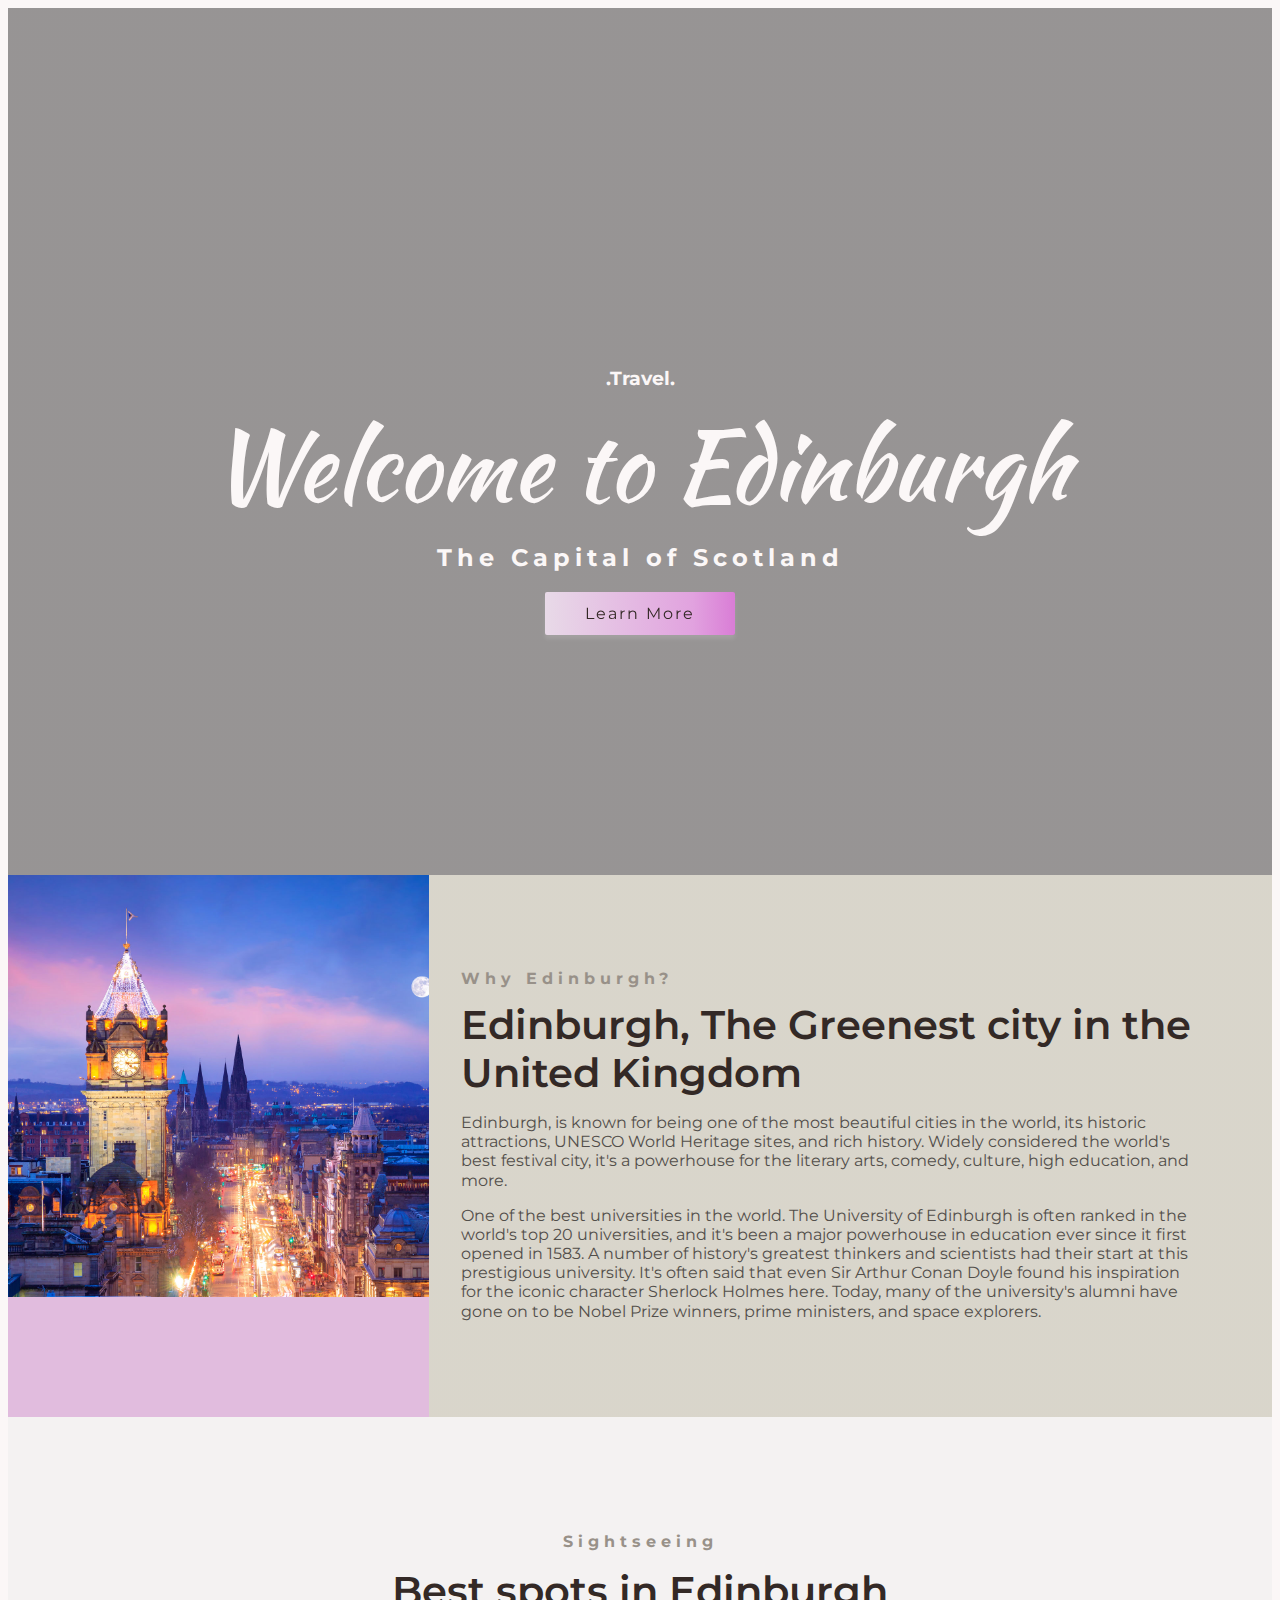
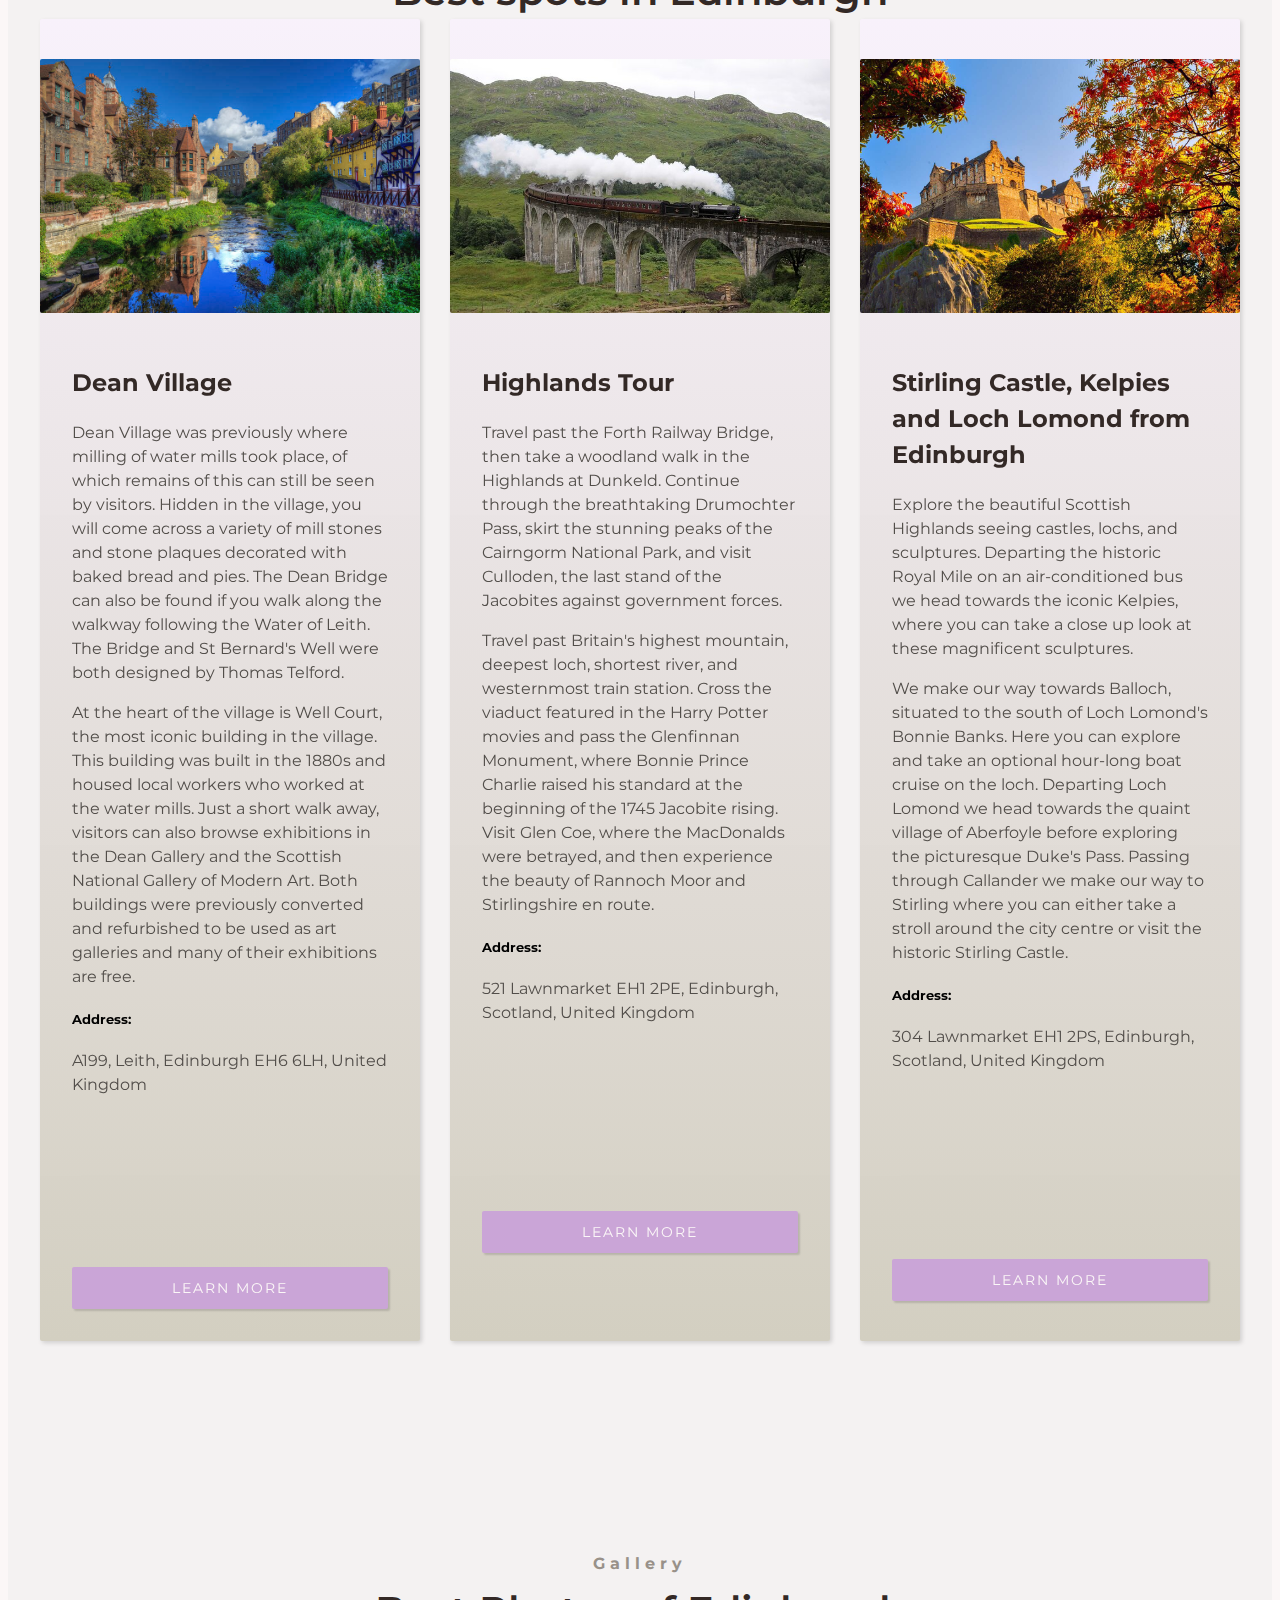
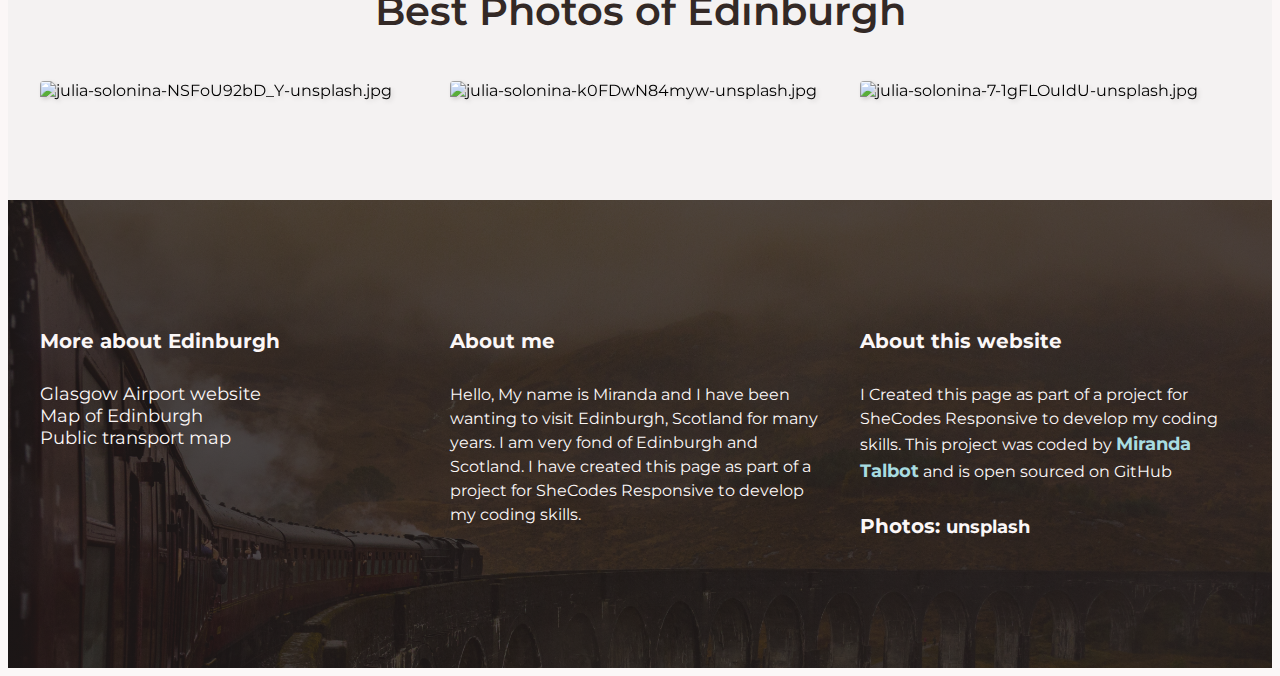
==== commit a7602aaa: "added link" ====
--- a/index.html
+++ b/index.html
@@ -256,7 +256,7 @@
              >
                and is open sourced on GitHub
             </p>
-            <h4>Photos: <span class="unsplash"> Unsplash</span></h4>
+            <h4>Photos: <a href="https://unsplash.com/" class="unsplash">unsplash</a> </h4>
         </div>
     </section>
   </footer>
